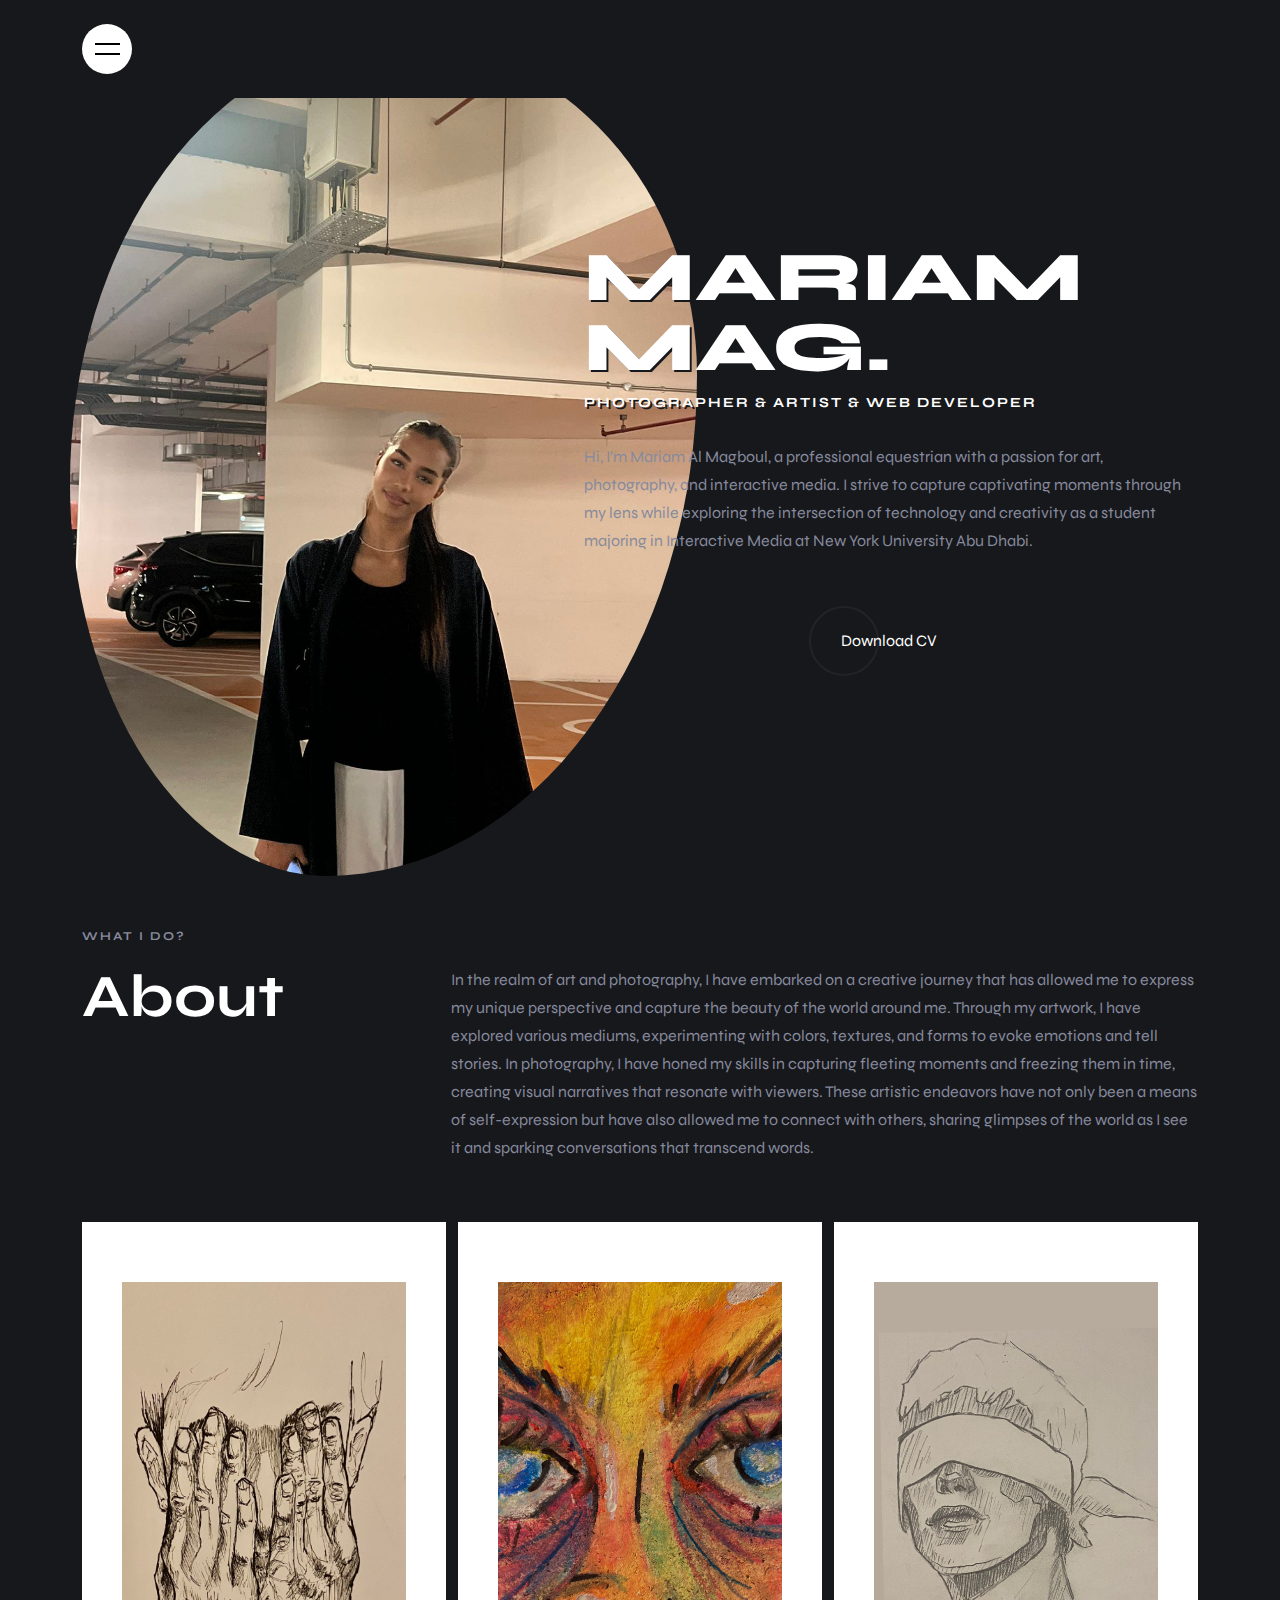
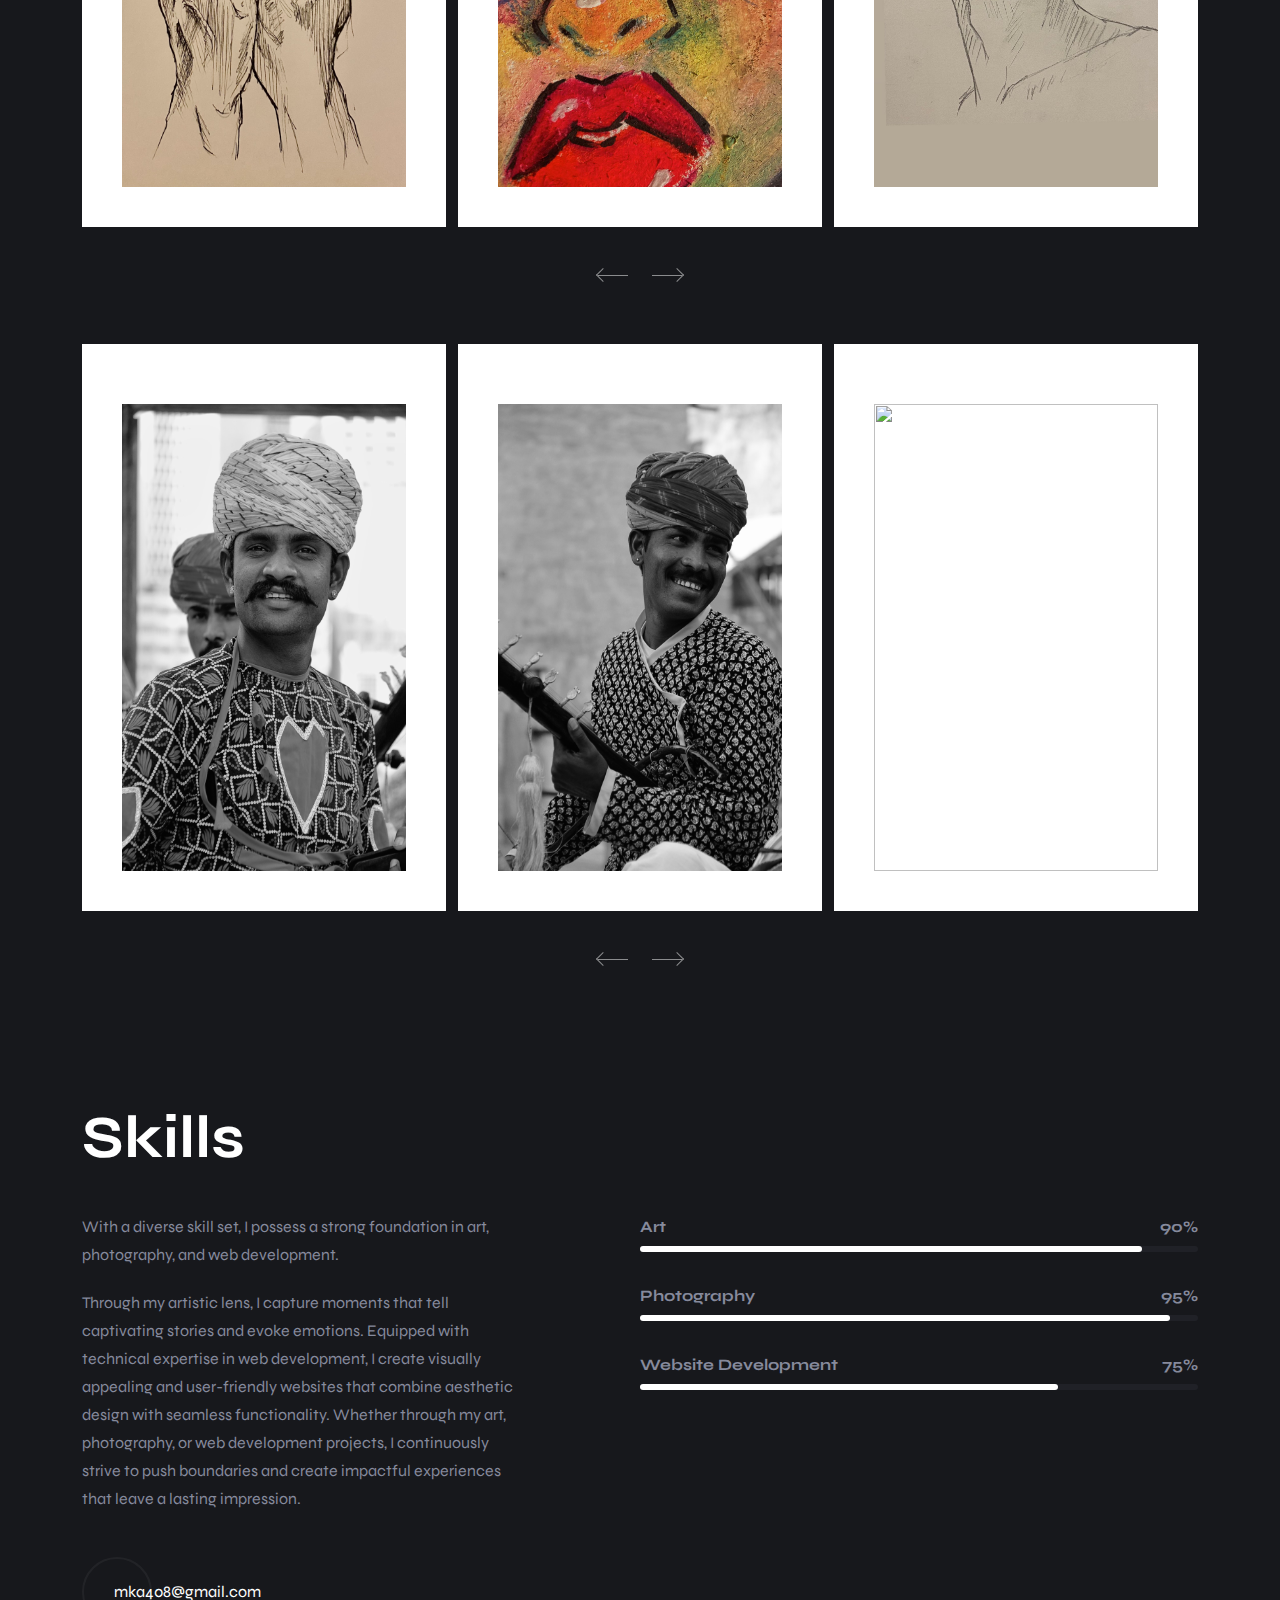
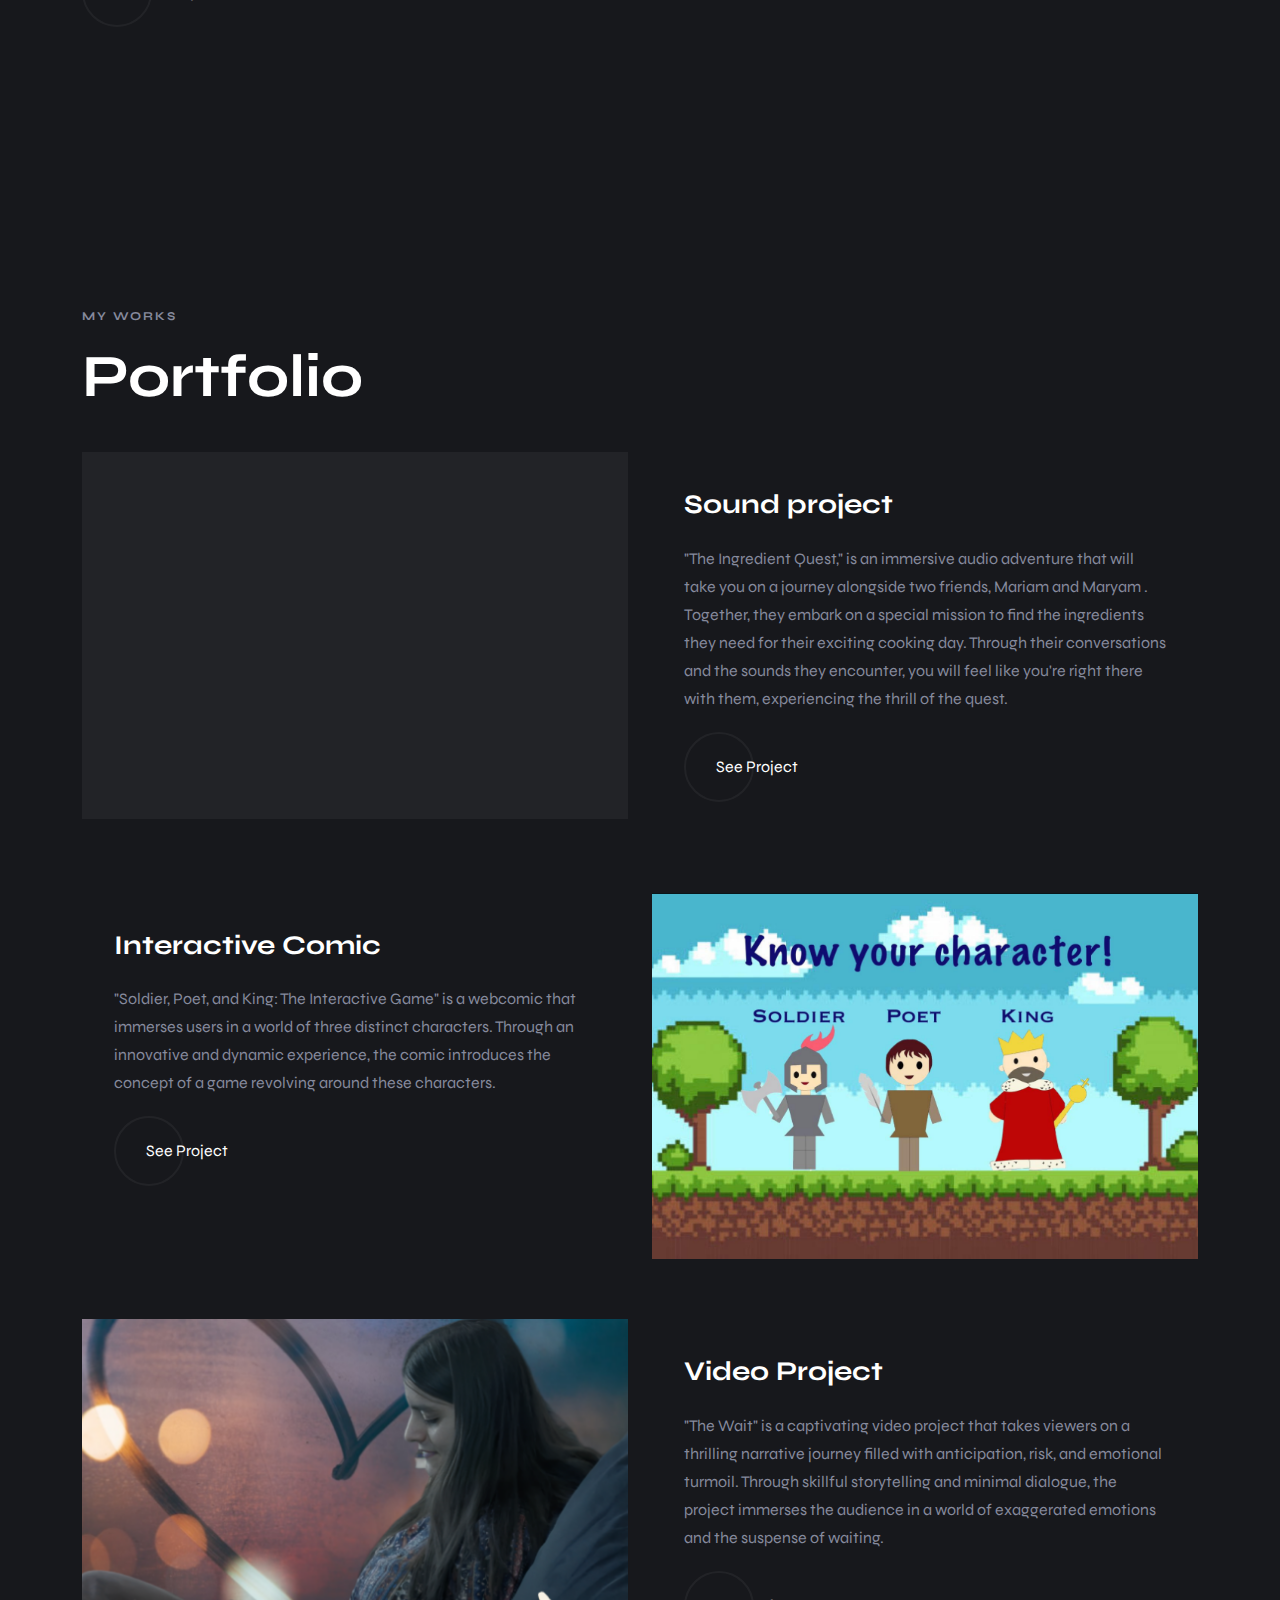
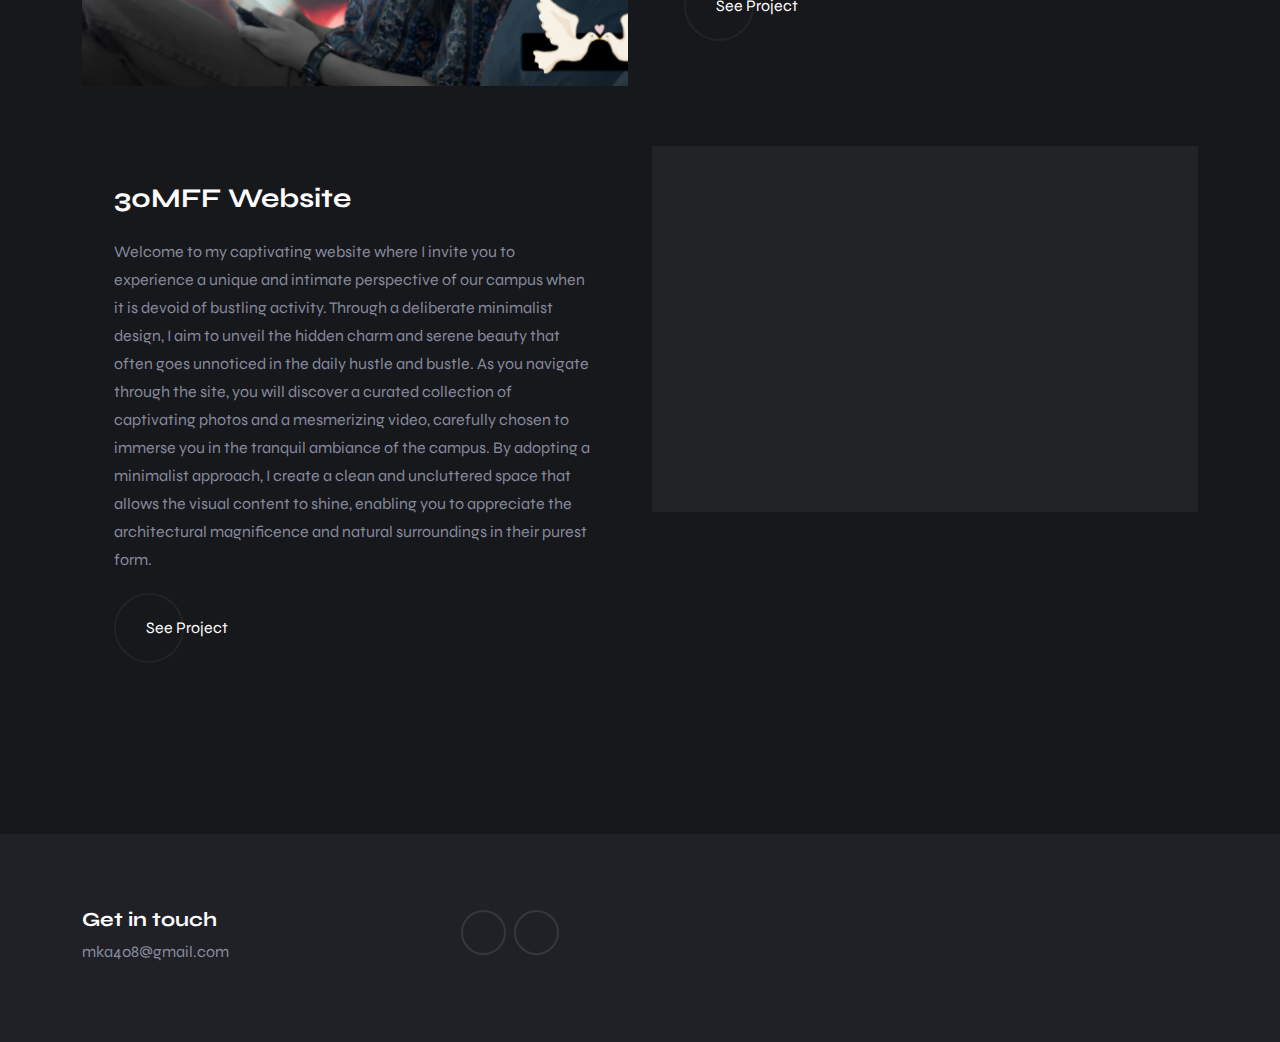
==== index.html @ 9b6881e5 "update" ====
<!DOCTYPE html>
<html lang="en">

<head>
  <meta charset="UTF-8">
  <meta http-equiv="X-UA-Compatible" content="IE=edge">
  <meta name="viewport" content="width=device-width, initial-scale=1.0">

  <!-- 
    - primary meta tags
  -->
  <title>Mariam Almagboul</title>
  <meta name="title" content="Mariam Almagboul">
  <meta name="description">



  <!-- 
    - google font link
  -->
  <link rel="preconnect" href="https://fonts.googleapis.com">
  <link rel="preconnect" href="https://fonts.gstatic.com" crossorigin>
  <link href="https://fonts.googleapis.com/css2?family=Syne:wght@400;600;700;800&display=swap" rel="stylesheet">

  <!-- 
    - custom css link
  -->
  <link rel="stylesheet" href="style.css">

  <!-- 
    - preload images
  -->
  <link rel="preload" as="image" href="./assets/images/hero-banner.jpg">

</head>

<body>

  <!-- 
    - #PRELOADER
  -->

  <div class="preloader" data-preloader>
    <div class="circle"></div>
  </div>





  <!-- 
    - #HEADER
  -->

  <header class="header" data-header>
    <div class="container">

      <!-- <a href="#" class="logo">
        <img src="" width="170" height="40" alt="MariamAlmagboul">
      </a> -->

      <button class="nav-toggle-btn" data-nav-toggler data-nav-toggle-btn aria-label="Toggle menu">
        <span class="line line-1"></span>
        <span class="line line-2"></span>
      </button>

      <nav class="navbar" data-navbar>
        <ul class="navbar-list">

          <li>
            <a href="#" class="navbar-link">Home</a>
          </li>

          <li>
            <a href="#about" class="navbar-link">About</a>
          </li>
          <li>
            <a href="#skills1" class="navbar-link">Skills</a>
          </li>

          <li>
            <a href="#portfolio" class="navbar-link">Portfolio</a>
          </li>

          <li>
            <a href="#contact" class="navbar-link">Contact</a>
          </li>
        </ul>
      </nav>

      <div class="overlay" data-nav-toggler data-overlay></div>

    </div>
  </header>





  <main>
    <article>

      <!-- 
        - #HERO
      -->

      <section class="section hero" aria-label="home">
        <div class="container">

          <div class="hero-content">

            <h1 class="h1 hero-title">Mariam MAG.</h1>

            <p class="hero-subtitle">
              Photographer & Artist & Web Developer
            </p>

            <div class="hero-banner">
              <img src="images/profilephoto.jfif" width="800" height="800" alt="Mariam Almagboul" class="w-100">
            </div>

            <p class="section-text">
              Hi, I'm Mariam Al Magboul, a professional equestrian with a passion for art, photography, and interactive media. I strive to capture captivating moments through my lens while exploring the intersection of technology and creativity as a student majoring in Interactive Media at New York University Abu Dhabi.            </p>

            <a href="images/Resume(Mariam).docx" class="btn has-before">
              <span class="span">Download CV</span>

              <ion-icon name="download-outline" aria-hidden="true"></ion-icon>
            </a>

          </div>

        </div>
      </section>





      <!-- 
        - #About
      -->

      <section  class="service" aria-labelledby="service-label">
        <div id="about" class="container">

          <div class="title-wrapper">

            <div>
              <p class="section-subtitle">
                What I do?
              </p>

              <h2 class="h2 section-title" id="service-label">About</h2>
            </div>

            <p class="section-text">
              In the realm of art and photography, I have embarked on a creative journey that has allowed me to express my unique perspective and capture the beauty of the world around me. Through my artwork, I have explored various mediums, experimenting with colors, textures, and forms to evoke emotions and tell stories. In photography, I have honed my skills in capturing fleeting moments and freezing them in time, creating visual narratives that resonate with viewers. These artistic endeavors have not only been a means of self-expression but have also allowed me to connect with others, sharing glimpses of the world as I see it and sparking conversations that transcend words.
            </p>

          </div>

          <div class="slider" data-slider>

            <ul class="slider-container service-list" data-slider-container>

              <li class="slider-item" data-slider-item>
                <div class="service-card">

          
              
                  <img src="images/img4.JPG" alt="">
                </div>
              </li>

              <li class="slider-item" data-slider-item>
                <div class="service-card">

                
                  
<img src="images/img1.JPG" alt="">

      
                </div>
              </li>

              <li class="slider-item" data-slider-item>
                <div class="service-card">

                 

                  <img src="images/img2.JPG" alt="">

                </div>
              </li>

              <li class="slider-item" data-slider-item>
                <div class="service-card">

                 

                  <img src="images/img3.JPG" alt="">
                </div>
              </li>

              <li class="slider-item" data-slider-item>
                <div class="service-card">

             

         
                  <img src="images/img5.JPG" alt="">

                </div>
              </li>

              <li class="slider-item" data-slider-item>
                <div class="service-card">

              


                  <img src="images/img6.JPG" alt="">
                </div>
              </li>

            </ul>

            <div class="slider-controls">
              <button class="slider-control prev" data-slider-prev aria-label="Slide to previous item">
                <div class="line"></div>
                <div class="arrow"></div>
              </button>

              <button class="slider-control next" data-slider-next aria-label="Slide to next item">
                <div class="line"></div>
                <div class="arrow"></div>
              </button>
            </div>

          </div>

        </div>
      </section>



<!-- ================================================================================================ -->
<!-- ================================================================================================ -->
<!-- ================================================================================================ -->
<!-- ================================================================================================ -->
<!-- ================================================================================================ -->
<!-- ================================================================================================ -->
<!-- ================================================================================================ -->
<!-- ================================================================================================ -->
<!-- ================================================================================================ -->
<!-- ================================================================================================ -->
<!-- ================================================================================================ -->
<!-- ================================================================================================ -->
<!-- ================================================================================================ -->
<!-- ================================================================================================ -->











<section  class="service" aria-labelledby="service-label">
  <div id="about" class="container">

    <div class="slider" data-slider>

      <ul class="slider-container service-list" data-slider-container>

        <li class="slider-item" data-slider-item>
          <div class="service-card">

      

        
            <img src="images/img8.jpg" alt="">
          </div>
        </li>

        <li class="slider-item" data-slider-item>
          <div class="service-card">

    

            
<img src="images/img9.jpg" alt="">


          </div>
        </li>

        <li class="slider-item" data-slider-item>
          <div class="service-card">

     
            <img src="images/img10.jpg" alt="">

          </div>
        </li>

        <li class="slider-item" data-slider-item>
          <div class="service-card">

  

            <img src="images/img11.jpg" alt="">
          </div>
        </li>

        <li class="slider-item" data-slider-item>
          <div class="service-card">

           
   
            <img src="images/img17.jpg" alt="">

          </div>
        </li>

        <li class="slider-item" data-slider-item>
          <div class="service-card">

           

            <img src="images/IMG20jpg.jpg" alt="">
          </div>
        </li>


        <li class="slider-item" data-slider-item>
          <div class="service-card">

           

            <img src="images/IMG22.jpg" alt="">
          </div>
        </li>

        
        

        

    
        
        

        <li class="slider-item" data-slider-item>
          <div class="service-card">

           

            <img src="images/img24.jpg" alt="">
          </div>
        </li>

        <li class="slider-item" data-slider-item>
          <div class="service-card">

           

            <img src="images/img25.jpg" alt="">
          </div>
        </li>


      </ul>

      <div class="slider-controls">
        <button class="slider-control prev" data-slider-prev aria-label="Slide to previous item">
          <div class="line"></div>
          <div class="arrow"></div>
        </button>

        <button class="slider-control next" data-slider-next aria-label="Slide to next item">
          <div class="line"></div>
          <div class="arrow"></div>
        </button>
      </div>

    </div>

  </div>
</section>











































      <!-- 
        - #SKILLS
      -->

      <section id="skills1"class="section skills" aria-label="our skills">
        <div id="skills" class="container">

          

          <h2 class="h2 section-title"> Skills</h2>

          <div class="skills-wrapper">

            <div>
              <p class="section-text">
                With a diverse skill set, I possess a strong foundation in art, photography, and web development.
              </p>

              <p class="section-text">
                Through my artistic lens, I capture moments that tell captivating stories and evoke emotions. Equipped with technical expertise in web development, I create visually appealing and user-friendly websites that combine aesthetic design with seamless functionality. Whether through my art, photography, or web development projects, I continuously strive to push boundaries and create impactful experiences that leave a lasting impression.
              </p>

              <a href="mailto:mka408@gmail.com" class="btn has-before">mka408@gmail.com</a>
            </div>

            <div>

              <ul class="skills-list">

                <li>
                  <div class="progress-wrapper">
                    <p class="progress-label">Art</p>

                    <data class="progress-value" value="90">90%</data>
                  </div>

                  <div class="progress-bg">
                    <div class="progress" style="width: 90%;"></div>
                  </div>
                </li>

                <li>
                  <div class="progress-wrapper">
                    <p class="progress-label">Photography</p>
                    <data class="progress-value" value="95">95%</data>
                  </div>
                  <div class="progress-bg">
                    <div class="progress" style="width: 95%;"></div>
                  </div>
                </li>
                <li>
                  <div class="progress-wrapper">
                    <p class="progress-label">Website Development</p>
                    <data class="progress-value" value="75">75%</data>
                  </div>
                  <div class="progress-bg">
                    <div class="progress" style="width: 75%;"></div>
                  </div>
                </li>
            

              </ul>

            </div>

          </div>

        </div>
      </section>








<!-- Portfolio is here -->

<div class="portfolio">

</div>











































   
        <!-- - #Portfolio -->
      
    <section id="portfolio"class="section blog" aria-labelledby="blog-label">
        <div class="container">

          <p class="section-subtitle" id="blog-label">My Works</p>

          <h2 class="h2 section-title">Portfolio</h2>

          <ul class="blog-list">

          <li>
              <div class="blog-card">

                <figure class="card-banner img-holder" style="--width: 700; --height: 470;">
                  <video src="images/video1.mp4" width="700" height="470" loading="lazy"
                    alt="Sound Project" class="img-cover" ></video>
                </figure>
                <div class="card-content">
          
                  <div>
                    <h3 class="h3 card-title">Sound project</h3>

                    <p class="card-text">
                      "The Ingredient Quest," is an immersive audio adventure that will take you on a journey alongside two friends, Mariam and Maryam . Together, they embark on a special mission to find the ingredients they need for their exciting cooking day. Through their conversations and the sounds they encounter, you will feel like you're right there with them, experiencing the thrill of the quest.

                    </p>

                    <a href="images/video1.mp4" target="_blank" class="btn has-before">
                      <span class="span">See Project</span>

                      <ion-icon name="arrow-forward"></ion-icon>
                    </a>
                  </div>

                </div>
              </div>
            </li>



            <li>
              <div class="blog-card">

                <figure class="card-banner img-holder" style="--width: 700; --height: 470;">
                 <img src="images/project.png" width="700" height="470" loading="lazy"
                    alt="Watch my project" class="img-cover">

                </figure>
                <div class="card-content">

          

                  <div>
                    <h3 class="h3 card-title">Interactive Comic</h3>

                    <p class="card-text">
                      "Soldier, Poet, and King: The Interactive Game" is a webcomic that immerses users in a world of three distinct characters. Through an innovative and dynamic experience, the comic introduces the concept of a game revolving around these characters.
                    </p>

                    <a href="https://nasaralhumaidi.github.io/NasarAlHumaidi-Comic/panelCOVER.html" target="_blank" class="btn has-before">
                      <span class="span">See Project</span>

                      <ion-icon name="arrow-forward"></ion-icon>
                    </a>
                  </div>

                </div>

              </div>
            </li>





            <li>
              <div class="blog-card">

                <figure class="card-banner img-holder" style="--width: 700; --height: 470;">
                  <img src="images/project2.png" width="700" height="470" loading="lazy"
                    alt="Video Project" class="img-cover" >
                </figure>
                <div class="card-content">
          
                  <div>
                    <h3 class="h3 card-title">Video Project</h3>

                    <p class="card-text">
                      "The Wait" is a captivating video project that takes viewers on a thrilling narrative journey filled with anticipation, risk, and emotional turmoil. Through skillful storytelling and minimal dialogue, the project immerses the audience in a world of exaggerated emotions and the suspense of waiting.

                    </p>

                    <a href="https://gunjan2713.github.io/video/" target="_blank" class="btn has-before">
                      <span class="span">See Project</span>

                      <ion-icon name="arrow-forward"></ion-icon>
                    </a>
                  </div>

                </div>
              </div>
            </li>



            <li>
              <div class="blog-card">

                <figure class="card-banner img-holder" style="--width: 700; --height: 470;">
                 <img src="images/Screen Shot .png" width="700" height="470" loading="lazy"
                    alt="Watch my project" class="img-cover">

                </figure>
                <div class="card-content">

          

                  <div>
                    <h3 class="h3 card-title">30MFF Website</h3>

                    <p class="card-text">
                      Welcome to my captivating website where I invite you to experience a unique and intimate perspective of our campus when it is devoid of bustling activity. Through a deliberate minimalist design, I aim to unveil the hidden charm and serene beauty that often goes unnoticed in the daily hustle and bustle. As you navigate through the site, you will discover a curated collection of captivating photos and a mesmerizing video, carefully chosen to immerse you in the tranquil ambiance of the campus. By adopting a minimalist approach, I create a clean and uncluttered space that allows the visual content to shine, enabling you to appreciate the architectural magnificence and natural surroundings in their purest form.
                    </p>

                    <a href="https://mariamalmagboul.github.io/MariamAlmagboul-Assignment-1-30MFFWebsite//" target="_blank" class="btn has-before">
                      <span class="span">See Project</span>

                      <ion-icon name="arrow-forward"></ion-icon>
                    </a>
                  </div>

                </div>

              </div>
            </li>





            





          </ul>






        </div>
      </section>

    </article>
  </main> 





  <!-- 
    - #FOOTER
  -->

  <footer id="contact" class="footer">
    <div class="container">

      <ul class="footer-list">

        <li>
          <p class="h4 footer-list-title">Get in touch</p>
        </li>

        <li>
          <a href="mailto:mka408@gmail.com" class="footer-link">mka408@gmail.com</a>
        </li>

      </ul>

      <ul class="social-list">


        <li>
          <a href="https://www.facebook.com/mariam.almagboul" target="_blank" class="social-link">
            <ion-icon name="logo-facebook"></ion-icon>
          </a>
        </li>
        <li>
          <a href="https://www.linkedin.com/in/mariam-khalid-56b37b23a/" target="_blank" class="social-link">
            <ion-icon name="logo-linkedin"></ion-icon>
          </a>
        </li>

      </ul>

    </div>
  </footer>





  <!-- 
    - custom js link
  -->
  <script src="script.js"></script>

<!-- 
     ionicon link -->

 <script type="module" src="https://unpkg.com/ionicons@5.5.2/dist/ionicons/ionicons.esm.js"></script>
  <script nomodule src="https://unpkg.com/ionicons@5.5.2/dist/ionicons/ionicons.js"></script>

</body>

</html>
---- style.css ----
/*-----------------------------------*\
  #main.css
\*-----------------------------------*/

/**
 * copyright 2022 codewithsadee
 */





/*-----------------------------------*\
  #CUSTOM PROPERTY
\*-----------------------------------*/

:root {

    /**
     * colors
     */
  
    --raisin-black: hsla(231, 10%, 14%, 1);
    --roman-silver: hsla(229, 10%, 57%, 1);
    --eerie-black: hsla(228, 9%, 10%, 1);
    --black: hsla(0, 0%, 0%, 1);
    --white: hsla(0, 0%, 100%, 1);
    --white_a10: hsla(0, 0%, 100%, 0.1);
    --white_a5: hsla(0, 0%, 100%, 0.05);
  
    /**
     * typography
     */
  
    --ff-syne: 'Syne', sans-serif;
  
    --fs-1: 4.8rem;
    --fs-2: 4.5rem;
    --fs-3: 4rem;
    --fs-4: 2.4rem;
    --fs-5: 2rem;
    --fs-6: 1.8rem;
    --fs-7: 1.4rem;
    --fs-8: 1.2rem;
    
    --fw-800: 800;
    --fw-700: 700;
  
    /**
     * spacing
     */
  
    --section-padding: 100px;
  
    /**
     * border radius
     */
  
    --radius-pill: 100px;
    --radius-circle: 50%;
    --blob-radius: 52% 48% 59% 41% / 53% 40% 60% 47%;
  
    /**
     * transition
     */
  
    --transition-1: 0.25s ease;
    --transition-2: 0.5s ease;
    --cubic-in: cubic-bezier(0.51, 0.03, 0.64, 0.28);
    --cubic-out: cubic-bezier(0.05, 0.83, 0.52, 0.97);
    --cubic-bounce: 0.6s cubic-bezier(0.68, -0.55, 0.265, 1.55);
    --cubic-ease-out: 700ms cubic-bezier(0.17, 0.67, 0, 1.01);
  
  }
  
  
  
  
  
  /*-----------------------------------*\
    #RESET
  \*-----------------------------------*/
  
  *,
  *::before,
  *::after {
    margin: 0;
    padding: 0;
    box-sizing: border-box;
  }
  
  li { list-style: none; }
  
  a,
  img,
  span,
  data,
  button,
  ion-icon { display: block; }
  
  a {
    color: inherit;
    text-decoration: none;
  }
  
  img { height: auto; }
  
  button {
    background: none;
    border: none;
    font: inherit;
    cursor: pointer;
  }
  
  ion-icon { pointer-events: none; }
  
  html {
    font-family: var(--ff-syne);
    font-size: 10px;
    scroll-behavior: smooth;
  }
  
  body {
    background-color: var(--eerie-black);
    color: var(--roman-silver);
    font-size: 1.6rem;
    line-height: 1.75;
    overflow: hidden;
  }
  
  body.loaded { overflow: overlay; }
  
  body.nav-active { overflow: hidden; }
  
  ::-webkit-scrollbar { width: 5px; }
  
  ::-webkit-scrollbar-track { background: transparent; }
  
  ::-webkit-scrollbar-thumb {
    background-color: var(--white);
    border-radius: 20px;
  }
  
  
  
  
  
  /*-----------------------------------*\
    #REUSED STYLE
  \*-----------------------------------*/
  
  .container { padding-inline: 12px; }
  
  .section { padding-block: var(--section-padding); }
  
  .h1 {
    font-size: var(--fs-3);
    font-weight: var(--fw-800);
  }
  
  .h1,
  .h2,
  .h4 {
    color: var(--white);
    line-height: 1;
  }
  
  .h2 { font-size: var(--fs-2); }
  
  .h3 {
    color: var(--white);
    font-size: var(--fs-4);
    line-height: 1.5;
  }
  
  .h4 { font-size: var(--fs-5); }
  
  .h2,
  .h3,
  .h4 { font-weight: var(--fw-700); }
  
  .w-100 { width: 100%; }
  
  .has-before {
    position: relative;
    z-index: 1;
  }
  
  .has-before::before {
    position: absolute;
    content: "";
    z-index: -1;
  }
  
  .btn {
    color: var(--white);
    display: flex;
    align-items: center;
    gap: 4px;
    max-width: max-content;
    min-width: max-content;
    padding: 20px 32px;
  }
  
  .btn::before {
    width: 70px;
    height: 70px;
    top: 50%;
    left: 0;
    transform: translateY(-50%);
    border: 2px solid var(--white_a5);
    border-radius: var(--radius-circle);
    transition: var(--cubic-bounce);
  }
  
  .btn:is(:hover, :focus-visible)::before { left: calc(100% - 70px); }
  
  .section-subtitle {
    text-transform: uppercase;
    font-size: var(--fs-8);
    font-weight: var(--fw-700);
    margin-block-end: 20px;
    letter-spacing: 2px;
  }
  
  .section-title { margin-block-end: 45px; }
  
  .text-lg {
    font-family: var(--ff-syne);
    font-size: var(--fs-1);
  }
  
  .layer-link {
    position: absolute;
    top: 0;
    left: 0;
    width: 100%;
    height: 100%;
    z-index: 1;
  }
  
  .slider {
    --slider-items: 1;
    --item-gap: 12px;
  
    margin-block-start: 60px;
    overflow: hidden;
  }
  
  .slider-container {
    position: relative;
    display: flex;
    gap: var(--item-gap);
    transition: transform var(--cubic-ease-out);
  }
  
  .slider-item {
    --total-gap: calc(var(--item-gap) * (var(--slider-items) - 1));
    --item-width: calc((100% / var(--slider-items)) - (var(--total-gap) / var(--slider-items)));
  
    min-width: var(--item-width);
    width: var(--item-width);
  }
  
  .slider-control {
    position: relative;
    max-width: max-content;
    padding-block: 8px;
    opacity: 0.5;
  }
  
  .slider-control .line {
    width: 30px;
    height: 1px;
    background-color: var(--white);
  }
  
  .slider-control .arrow {
    position: absolute;
    transform: translateY(-60%) rotate(45deg);
    width: 10px;
    height: 10px;
    border-style: solid;
    border-color: var(--white);
  }
  
  .slider-control.prev .arrow {
    left: 0;
    border-width: 0 0 1px 1px;
  }
  
  .slider-control.next .arrow {
    right: 0;
    border-width: 1px 1px 0 0;
  }
  
  .slider-controls {
    display: flex;
    justify-content: center;
    align-items: center;
    gap: 24px;
    margin-block-start: 40px;
  }
  
  .img-holder {
    aspect-ratio: var(--width) / var(--height);
    background-color: var(--white_a5);
    overflow: hidden;
  }
  
  .img-cover {
    width: 100%;
    height: 100%;
    object-fit: cover;
  }
  
  
  
  
  
  /*-----------------------------------*\
    #PRELOADER
  \*-----------------------------------*/
  
  .preloader {
    position: fixed;
    top: 0;
    left: 0;
    width: 100%;
    height: 100vh;
    background-color: var(--eerie-black);
    z-index: 10;
    display: grid;
    place-items: center;
    transition: var(--transition-2);
    transition-delay: 0.5s;
  }
  
  .preloader.loaded {
    opacity: 0;
    pointer-events: none;
  }
  
  .preloader .circle {
    width: 60px;
    height: 60px;
    border: 2px solid var(--raisin-black);
    border-top-color: var(--white);
    border-radius: var(--radius-circle);
    animation: rotate360 1s linear infinite;
    transition: var(--transition-2);
  }
  
  @keyframes rotate360 {
    0% { transform: rotate(0); }
    100% { transform: rotate(1turn); }
  }
  
  .preloader.loaded .circle { opacity: 0; }
  
  
  
  
  
  /*-----------------------------------*\
    #HEADER
  \*-----------------------------------*/
  
  .header {
    position: fixed;
    top: 0;
    left: 0;
    width: 100%;
    background-color: var(--eerie-black);
    padding-block: 24px;
    z-index: 4;
    transition: var(--transition-1);
  }
  
  .header.active {
    background-color: var(--raisin-black);
    padding-block: 16px;
  }
  
  .header .container {
    display: flex;
    justify-content: space-between;
    align-items: center;
  }
  
  .nav-toggle-btn {
    width: 50px;
    height: 50px;
    background-color: var(--white);
    border-radius: var(--radius-circle);
    display: grid;
    place-content: center;
    gap: 8px;
    transition: var(--transition-1);
  }
  
  .nav-toggle-btn:is(:hover, :focus-visible) { gap: 10px; }
  
  .nav-toggle-btn.active { gap: 8px; }
  
  .nav-toggle-btn .line {
    width: 25px;
    height: 2px;
    background-color: var(--black);
    transition: var(--transition-1);
  }
  
  .nav-toggle-btn.active .line-1 { transform: rotate(45deg) translate(4px, 4px); }
  
  .nav-toggle-btn.active .line-2 { transform: rotate(-45deg) translate(3px, -2px); }
  
  .navbar {
    position: absolute;
    top: 100%;
    right: -370px;
    max-width: 370px;
    width: 100%;
    background-color: var(--white);
    height: 100vh;
    text-align: center;
    padding: 56px 40px;
    visibility: hidden;
    transition: 0.25s var(--cubic-in);
    z-index: 1;
  }
  
  .navbar.active {
    transform: translateX(-370px);
    visibility: visible;
    transition-timing-function: var(--cubic-out);
  }
  
  .navbar-link {
    color: var(--raisin-black);
    font-size: var(--fs-6);
    font-weight: var(--fw-700);
    padding-block: 10px;
    transition: var(--transition-1);
  }
  
  .navbar-link:is(:hover, :focus-visible) { text-shadow: 1px 0 0 var(--eerie-black); }
  
  .overlay {
    position: absolute;
    top: 100%;
    left: 0;
    width: 100%;
    height: 100vh;
    display: none;
  }
  
  .overlay.active { display: block; }
  
  
  
  
  
  /*-----------------------------------*\
    #HERO
  \*-----------------------------------*/
  
  .hero { padding-block-start: 130px; }
  
  .hero-title {
    text-transform: uppercase;
    word-break: break-all;
  }
  
  .hero-subtitle {
    font-size: var(--fs-8);
    text-transform: uppercase;
    font-weight: var(--fw-700);
    color: var(--white);
    letter-spacing: 2px;
    line-height: 1.5em;
    margin-block: 10px 30px;
  }
  
  .hero-banner {
    border-radius: var(--blob-radius);
    overflow: hidden;
    animation: blobAnim 30s linear infinite;
  }
  
  @keyframes blobAnim {
  
    0%,
    100% { border-radius: var(--blob-radius); }
  
    10% { border-radius: 33% 67% 50% 50% / 43% 39% 61% 57%; }
  
    20% { border-radius: 51% 49% 31% 69% / 65% 39% 61% 35%; }
  
    30% { border-radius: 51% 49% 56% 44% / 45% 39% 61% 55%; }
  
    40% { border-radius: 66% 34% 33% 67% / 48% 71% 39% 52%; }
  
    50% { border-radius: 46% 54% 33% 67% / 48% 30% 70% 52%; }
  
    60% { border-radius: 46% 54% 56% 44% / 48% 30% 70% 52%; }
  
    70% { border-radius: 46% 54% 56% 44% / 65% 53% 47% 35%; }
  
    80% { border-radius: 67% 33% 56% 44% / 37% 53% 47% 63%; }
  
    90% { border-radius: 46% 54% 32% 68% / 37% 53% 47% 63%; }
  
  }
  
  .hero .section-text { margin-block: 30px; }
  
  .hero .btn { margin-inline: auto; }
  
  
  
  
  
  /*-----------------------------------*\
    #SERVICE
  \*-----------------------------------*/
  
  .service-card {
    position: relative;
    background-color: var(--white);
    height: 100%;
    padding: 60px 40px 40px;
    transition: var(--transition-2);
  }


  
  .service-card .card-icon ion-icon {
    color: var(--content-color, var(--raisin-black));
    font-size: 6rem;
    --ionicon-stroke-width: 15px;
  }
  



  .service-card:is(:hover, :focus-within) {
    background-color: var(--raisin-black);
    --content-color: var(--white);
  }
  
  .service-card img{
    width: 100%;
    height: 100%;
  }
  
  
  
  /*-----------------------------------*\
    #SKILLS
  \*-----------------------------------*/
  
  .skills .section-text { margin-block-end: 20px; }
  
  .skills .btn { margin-block: 45px; }
  
  .skills-list li:not(:last-child) { margin-block-end: 30px; }
  
  .progress-wrapper {
    display: flex;
    justify-content: space-between;
    font-weight: var(--fw-700);
    margin-block-end: 5px;
  }
  
  .progress-bg {
    height: 6px;
    background-color: var(--raisin-black);
    border-radius: var(--radius-pill);
  }
  
  .progress {
    height: inherit;
    background-color: var(--white);
    border-radius: inherit;
  }
  
  
  
  
  
  /*-----------------------------------*\
    #PORTFOLIO
  \*-----------------------------------*/
  

  
  

  
  
  
  /*-----------------------------------*\
    #BLOG
  \*-----------------------------------*/
  
  .blog-list {
    display: grid;
    gap: 60px;
  }
  
  .blog-card {
    display: grid;
    gap: 40px;
  }
  
  .blog-card .card-content {
    display: flex;
    gap: 16px;
    padding-inline: 16px;
  }
  
  .blog-card .time { font-size: var(--fs-7); }
  
  .blog-card .time .span {
    color: var(--white);
    font-weight: var(--fw-700);
    line-height: 0.9;
  }
  
  .blog-card .card-text { margin-block: 20px; }
  
  
  
  
  
  /*-----------------------------------*\
    #FOOTER
  \*-----------------------------------*/
  
  .footer {
    background-color: var(--raisin-black);
    padding-block: 76px;
  }
  
  .footer .container {
    display: grid;
    gap: 20px;
  }
  
  .social-list {
    display: flex;
    gap: 8px;
  }
  
  .social-link {
    width: 45px;
    height: 45px;
    display: grid;
    place-items: center;
    border: 2px solid var(--white_a10);
    border-radius: var(--radius-circle);
    color: var(--white);
    transition: var(--transition-1);
  }
  
  .social-link:is(:hover, :focus-visible) { border-color: var(--white); }
  
  
  
  
  
  /*-----------------------------------*\
    #MEDIA QUERIES
  \*-----------------------------------*/
  
  /**
   * responsive for large than 575px screen
   */
  
  @media (min-width: 575px) {
  
    /**
     * REUSED STYLE
     */
  
    .container { 
      max-width: 570px;
      width: 100%;
      margin-inline: auto;
    }
  
    .slider { --slider-items: 2; }
  
  
  
    /**
     * BLOG
     */
  
    .blog-card .card-content {
      padding-inline: 32px;
      gap: 32px;
    }
  
  
  
    /**
     * FOOTER
     */
  
    .footer-list-title { margin-block-end: 8px; }
  
  }
  
  
  
  
  
  /**
   * responsive for large than 768px screen
   */
  
  @media (min-width: 768px) {
  
    /**
     * CUSTOM PROPERTY
     */
  
    :root {
  
      /**
       * typography
       */
  
      --fs-2: 6rem;
      --fs-3: 5.5rem;
  
    }
  
  
  
    /**
     * REUSED STYLE
     */
  
    .container { max-width: 720px; }
  
    .title-wrapper {
      display: flex;
      gap: 10%;
    }
  
    .title-wrapper .section-title { margin-block-end: 0; }
  
    .title-wrapper .section-text { margin-block-start: 40px; }
  
  
  
    /**
     * HERO
     */
  
    .hero .container { position: relative; }
  
    .hero-banner {
      position: absolute;
      top: 50%;
      left: 0;
      transform: translateY(-50%);
      width: 55%;
      z-index: -1;
    }
  
    .hero-content {
      width: 50%;
      margin-inline-start: auto;
      padding-block: 10%;
    }
  
    .hero-title,
    .hero-subtitle { text-shadow: 2px 2px 0 var(--eerie-black); }
  
  
  
    /**
     * SKILL
     */
  
    .skills-wrapper {
      display: grid;
      grid-template-columns: 0.8fr 1fr;
      gap: 40px;
    }
  
    .skills .btn { margin-block-end: 0; }
  
  
  
    /**
     * BLOG
     */
  
    .blog-card .card-title { --fs-4: 2.7rem; }
  
  
  
    /**
     * FOOTER
     */
  
    .footer .container { grid-template-columns: repeat(3, 1fr); }
  
  }
  
  
  
  
  
  /**
   * responsive for large than 992px screen
   */
  
  @media (min-width: 992px) {
  
    /**
     * CUSTOM PROPERTY
     */
  
    :root {
  
      /**
       * typography
       */
  
      --fs-3: 7rem;
  
    }
  
  
  
    /**
     * REUSED STYLE
     */
  
    .container { max-width: 960px; }
  
    .title-wrapper { gap: 15%; }
  
    .slider { --slider-items: 3; }
  
  
  
    /**
     * HERO
     */
  
    .hero-subtitle { --fs-8: 1.4rem; }
  
  
  
    /**
     * SKILL
     */
  
    .skills .section-title { max-width: 16ch; }
  
    .skills-wrapper { gap: 10%; }
  
  
  
    /**
     * BLOG
     */
  
    .blog-card {
      grid-template-columns: 1fr 1fr;
      gap: 24px;
    }
  
    .blog-card .card-content { padding: 32px; }
  
    .blog-list li:nth-child(2n) .card-banner { order: 1; }
  
  }
  
  
  
  
  
  /**
   * responsive for large than 1200px screen
   */
  
  @media (min-width: 1200px) {
  
    /**
     * CUSTOM PROPERTY
     */
  
    :root {
  
      /**
       * spacing
       */
  
      --section-padding: 140px;
  
    }
  
  
  
    /**
     * REUSED STYLE
     */
  
    .container { max-width: 1140px; }
  
  
  
    /**
     * HEADER
     */
  
    .navbar {
      top: 0;
      display: grid;
      place-content: center;
    }
  
    .nav-toggle-btn {
      position: relative;
      z-index: 2;
    }
  
    .overlay { top: 0; }
  
  
  
    /**
     * HERO
     */
  
    .hero-content { width: 55%; }
  
    .hero-title { word-break: normal; }
  
    .hero .section-text { margin-block-end: 52px; }
  
  }
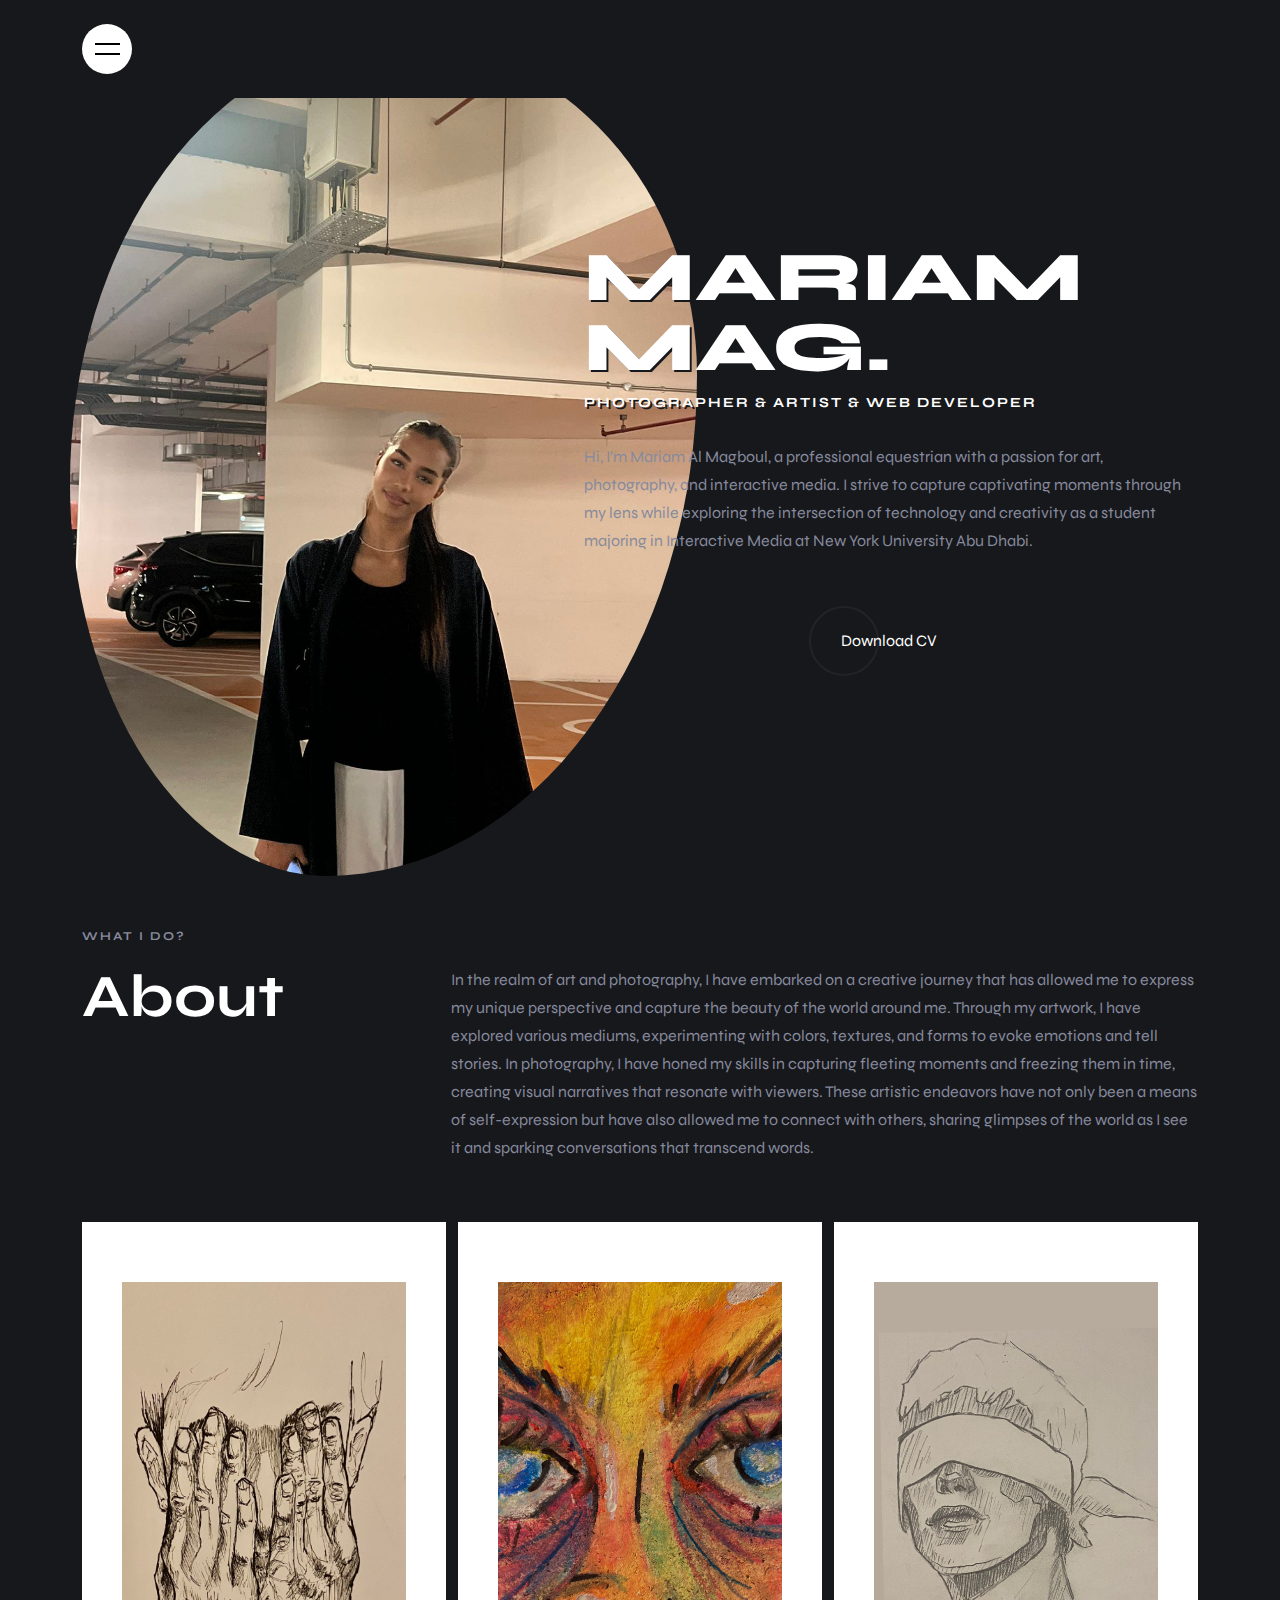
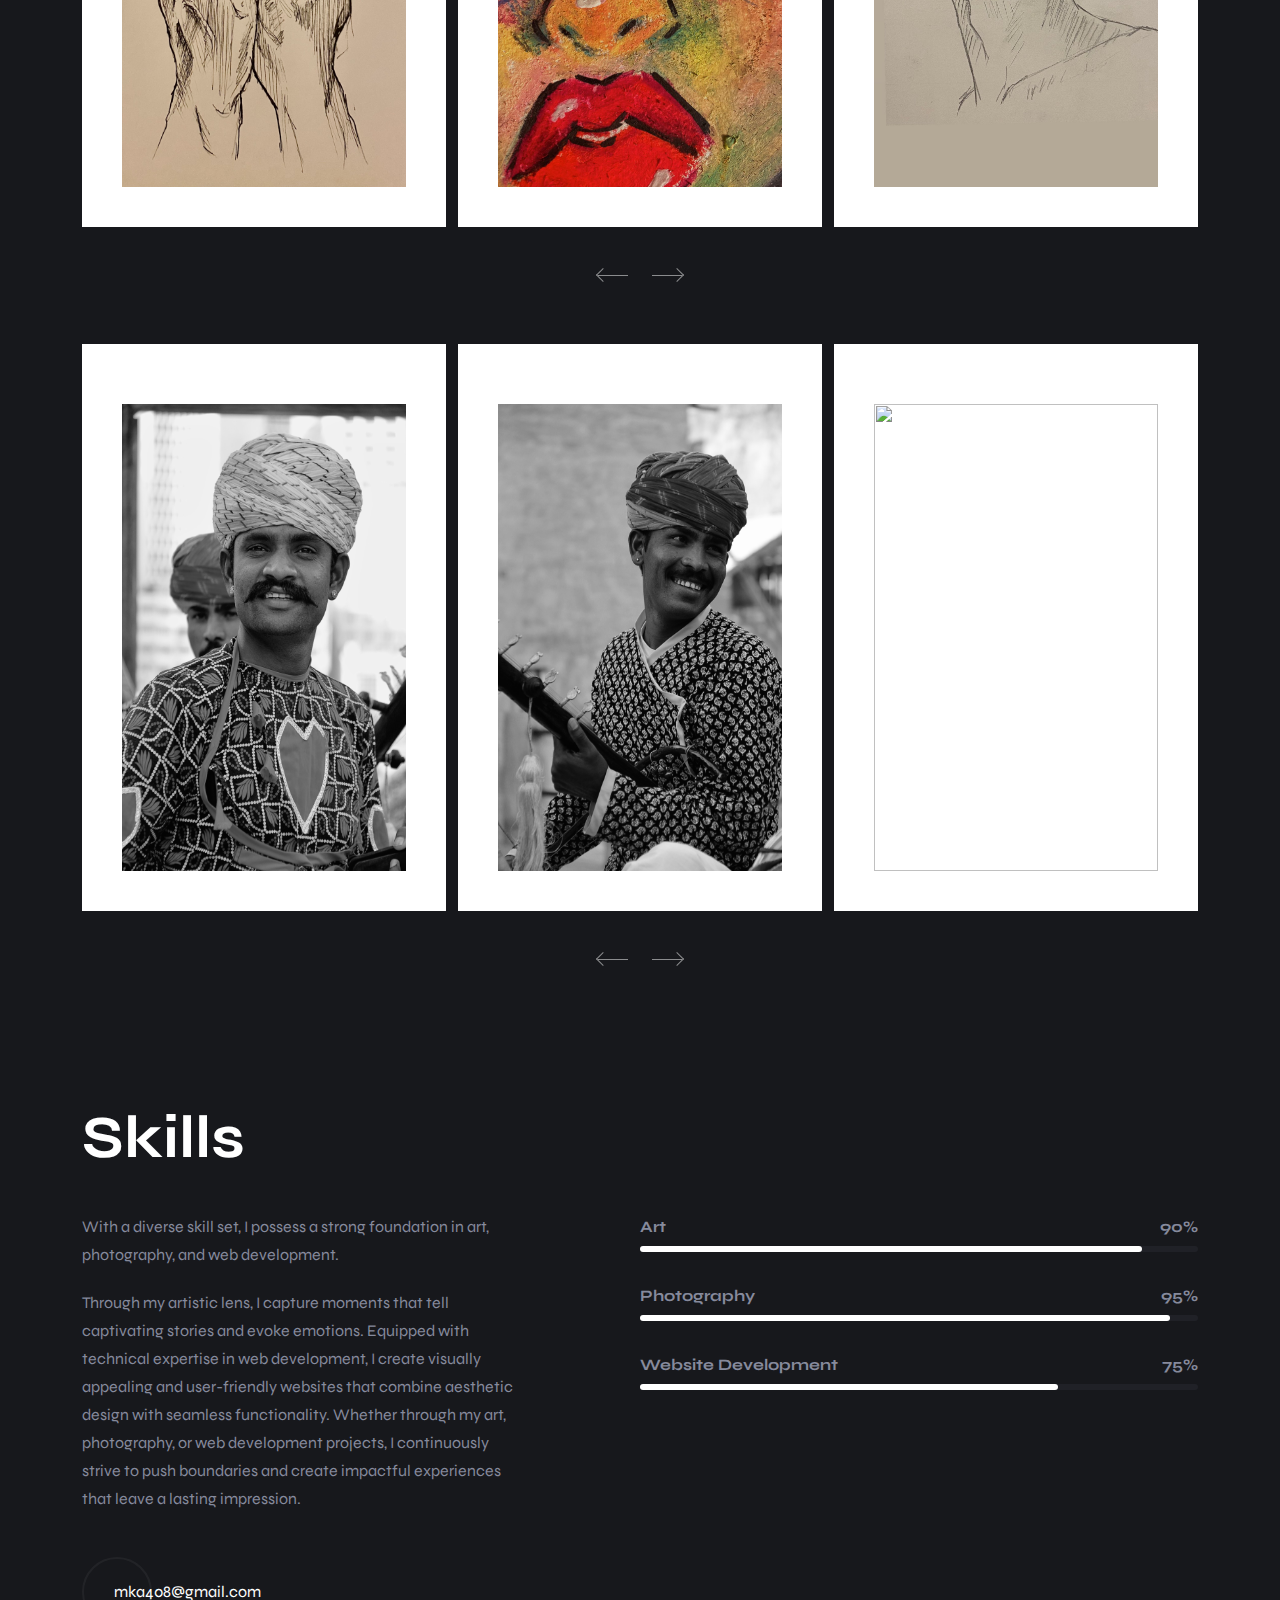
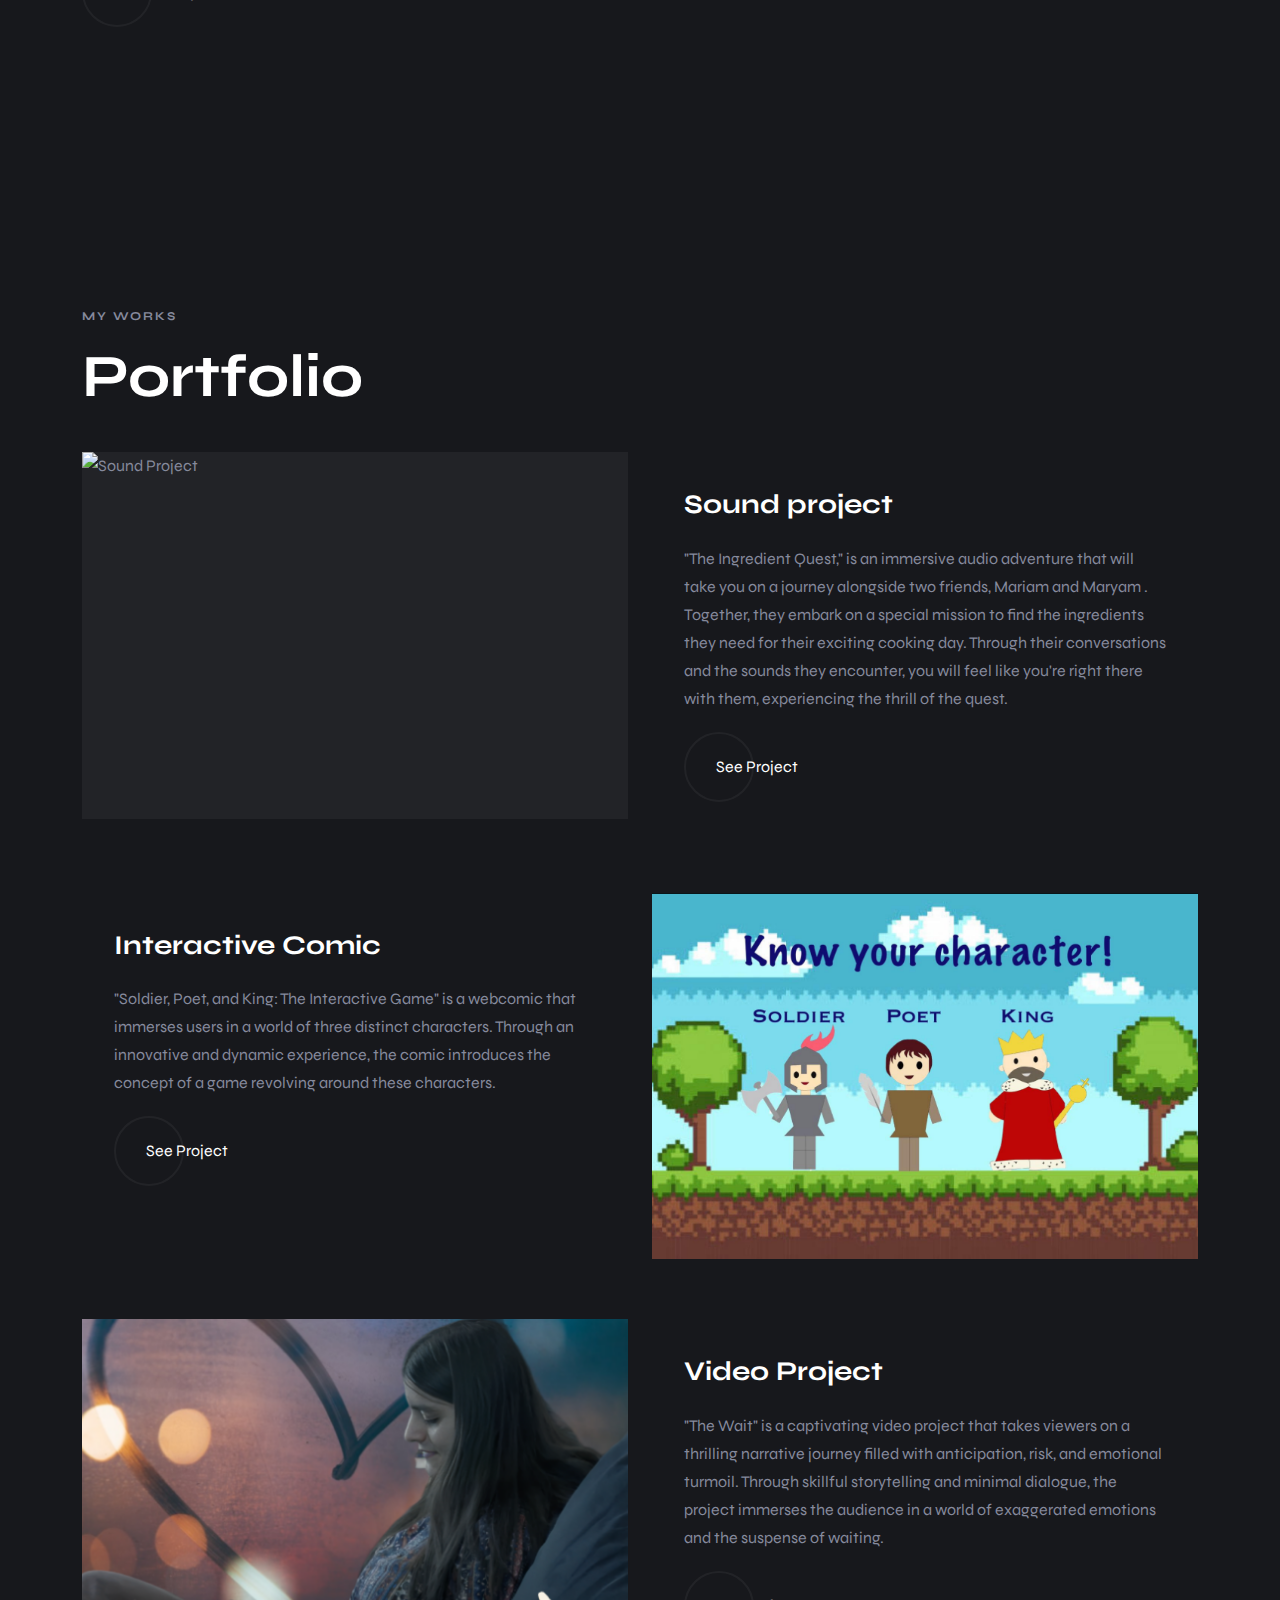
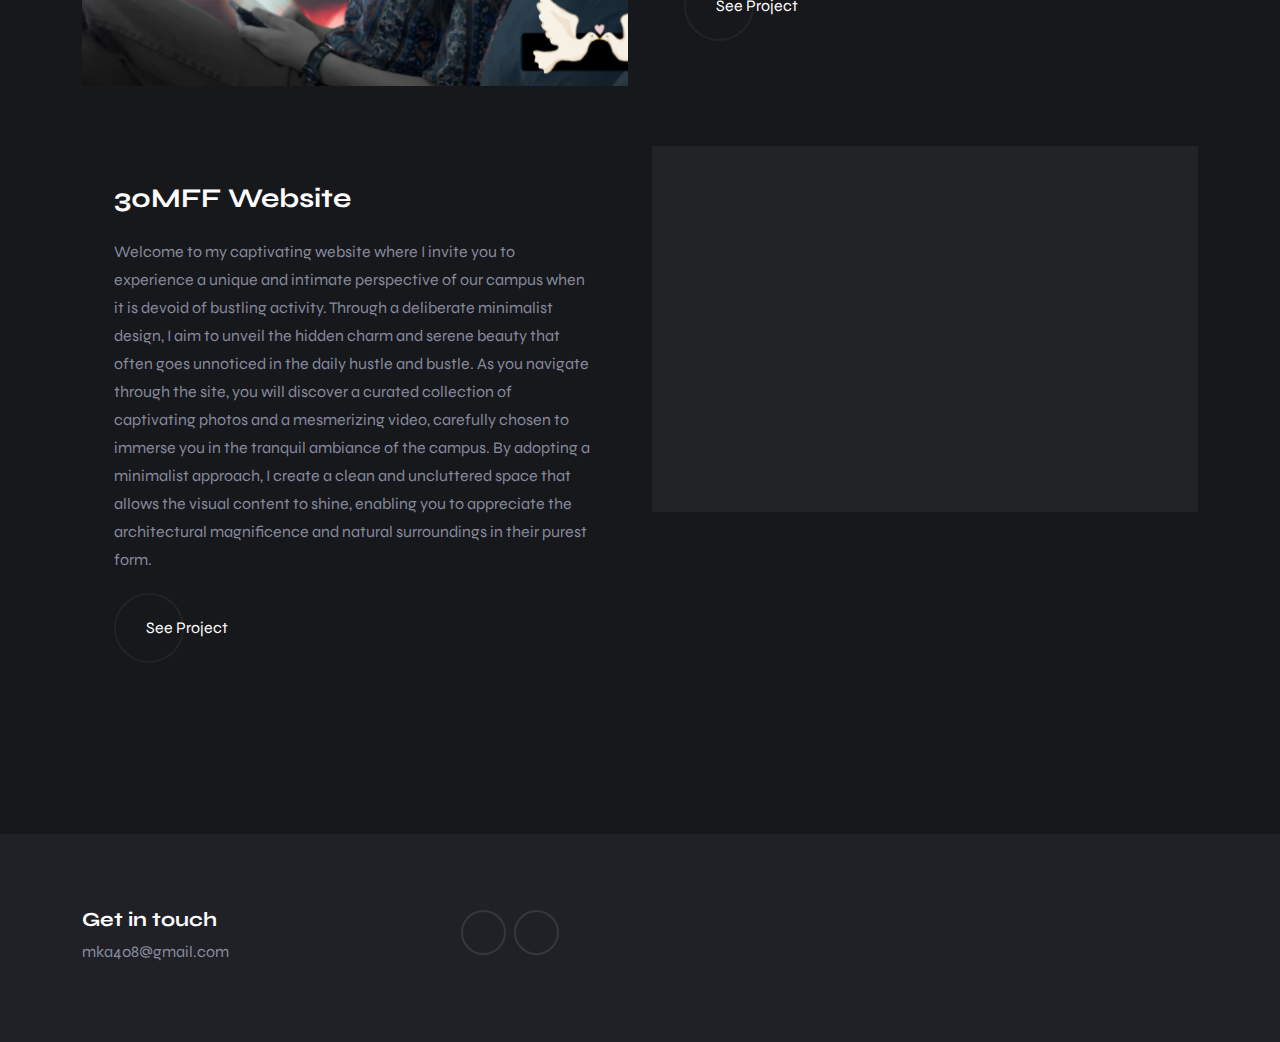
==== commit 581235f3: "update" ====
--- a/index.html
+++ b/index.html
@@ -576,7 +576,7 @@
               <div class="blog-card">
 
                 <figure class="card-banner img-holder" style="--width: 700; --height: 470;">
-                  <video src="images/video1.mp4" width="700" height="470" loading="lazy"
+                  <img src="images/shot3.png" width="700" height="470" loading="lazy"
                     alt="Sound Project" class="img-cover" ></video>
                 </figure>
                 <div class="card-content">
@@ -589,7 +589,7 @@
 
                     </p>
 
-                    <a href="images/video1.mp4" target="_blank" class="btn has-before">
+                    <a href="images/Screen Shot 3.png" target="_blank" class="btn has-before">
                       <span class="span">See Project</span>
 
                       <ion-icon name="arrow-forward"></ion-icon>
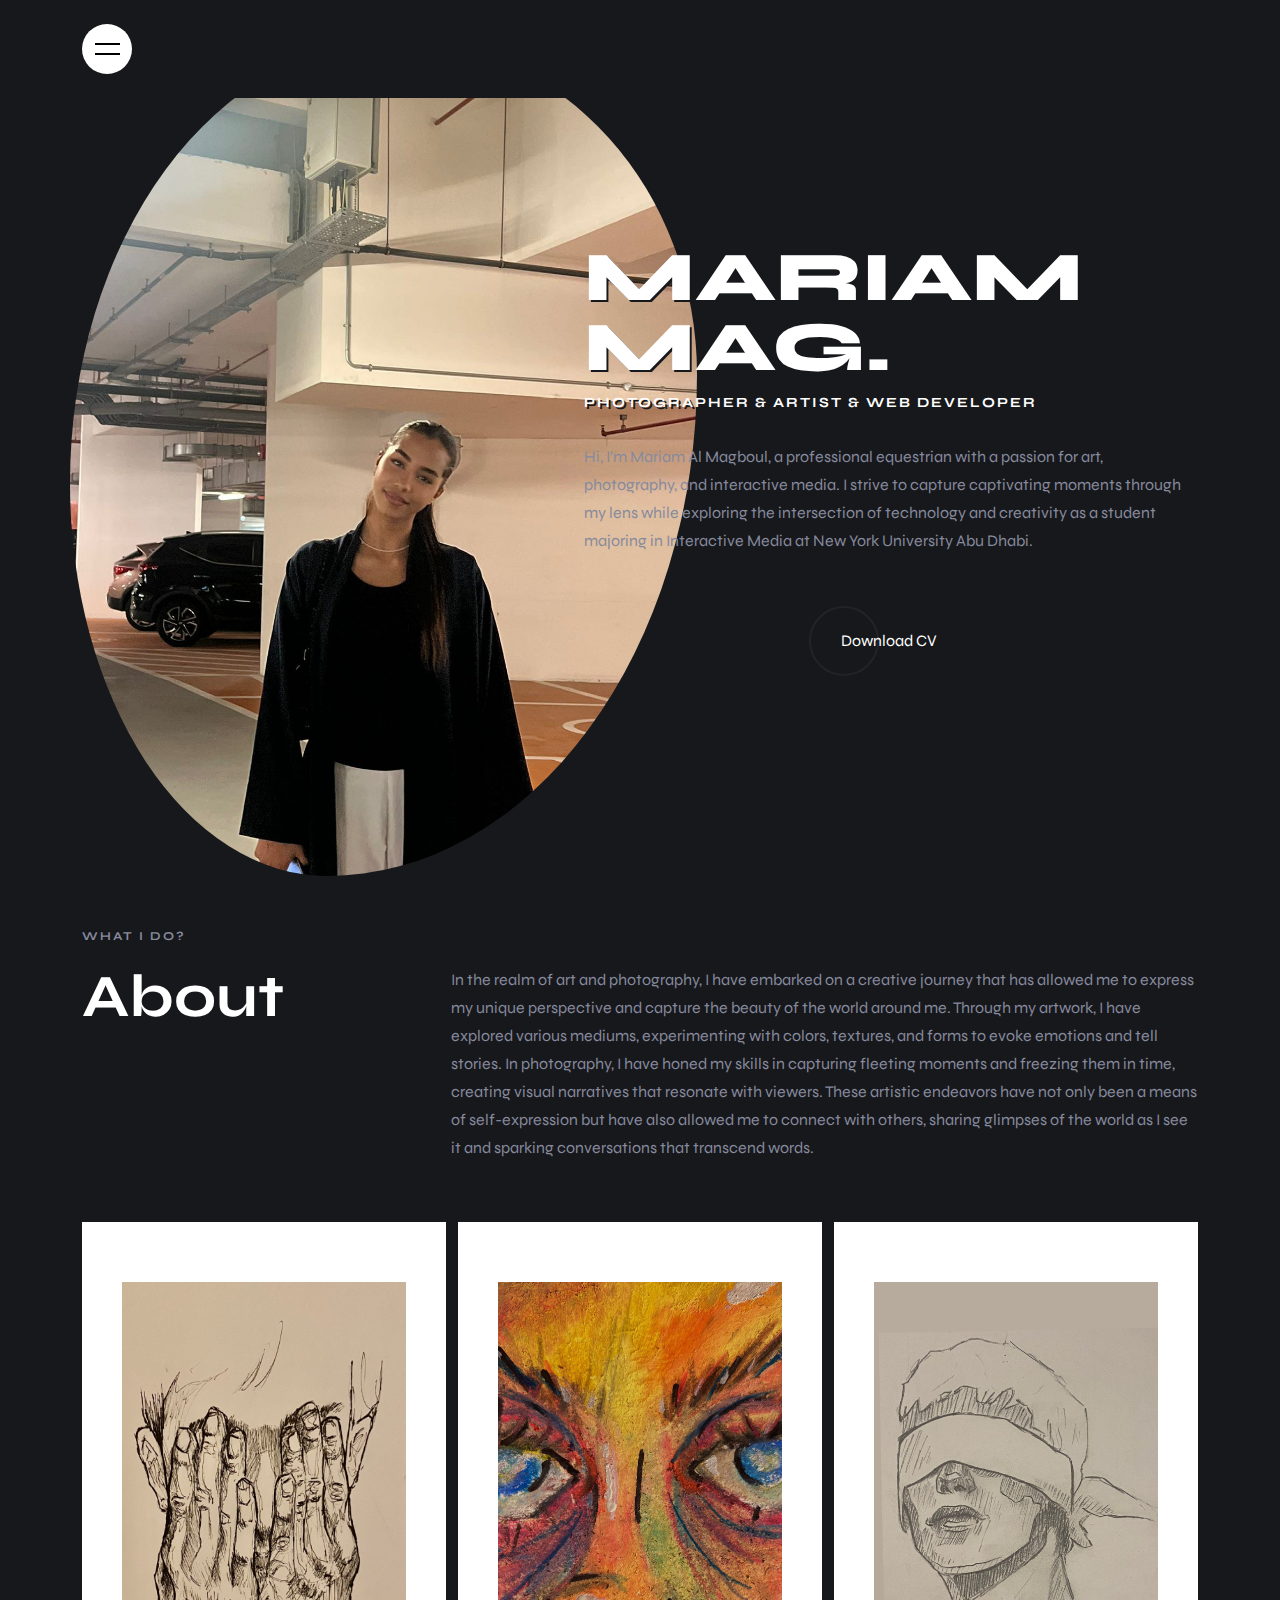
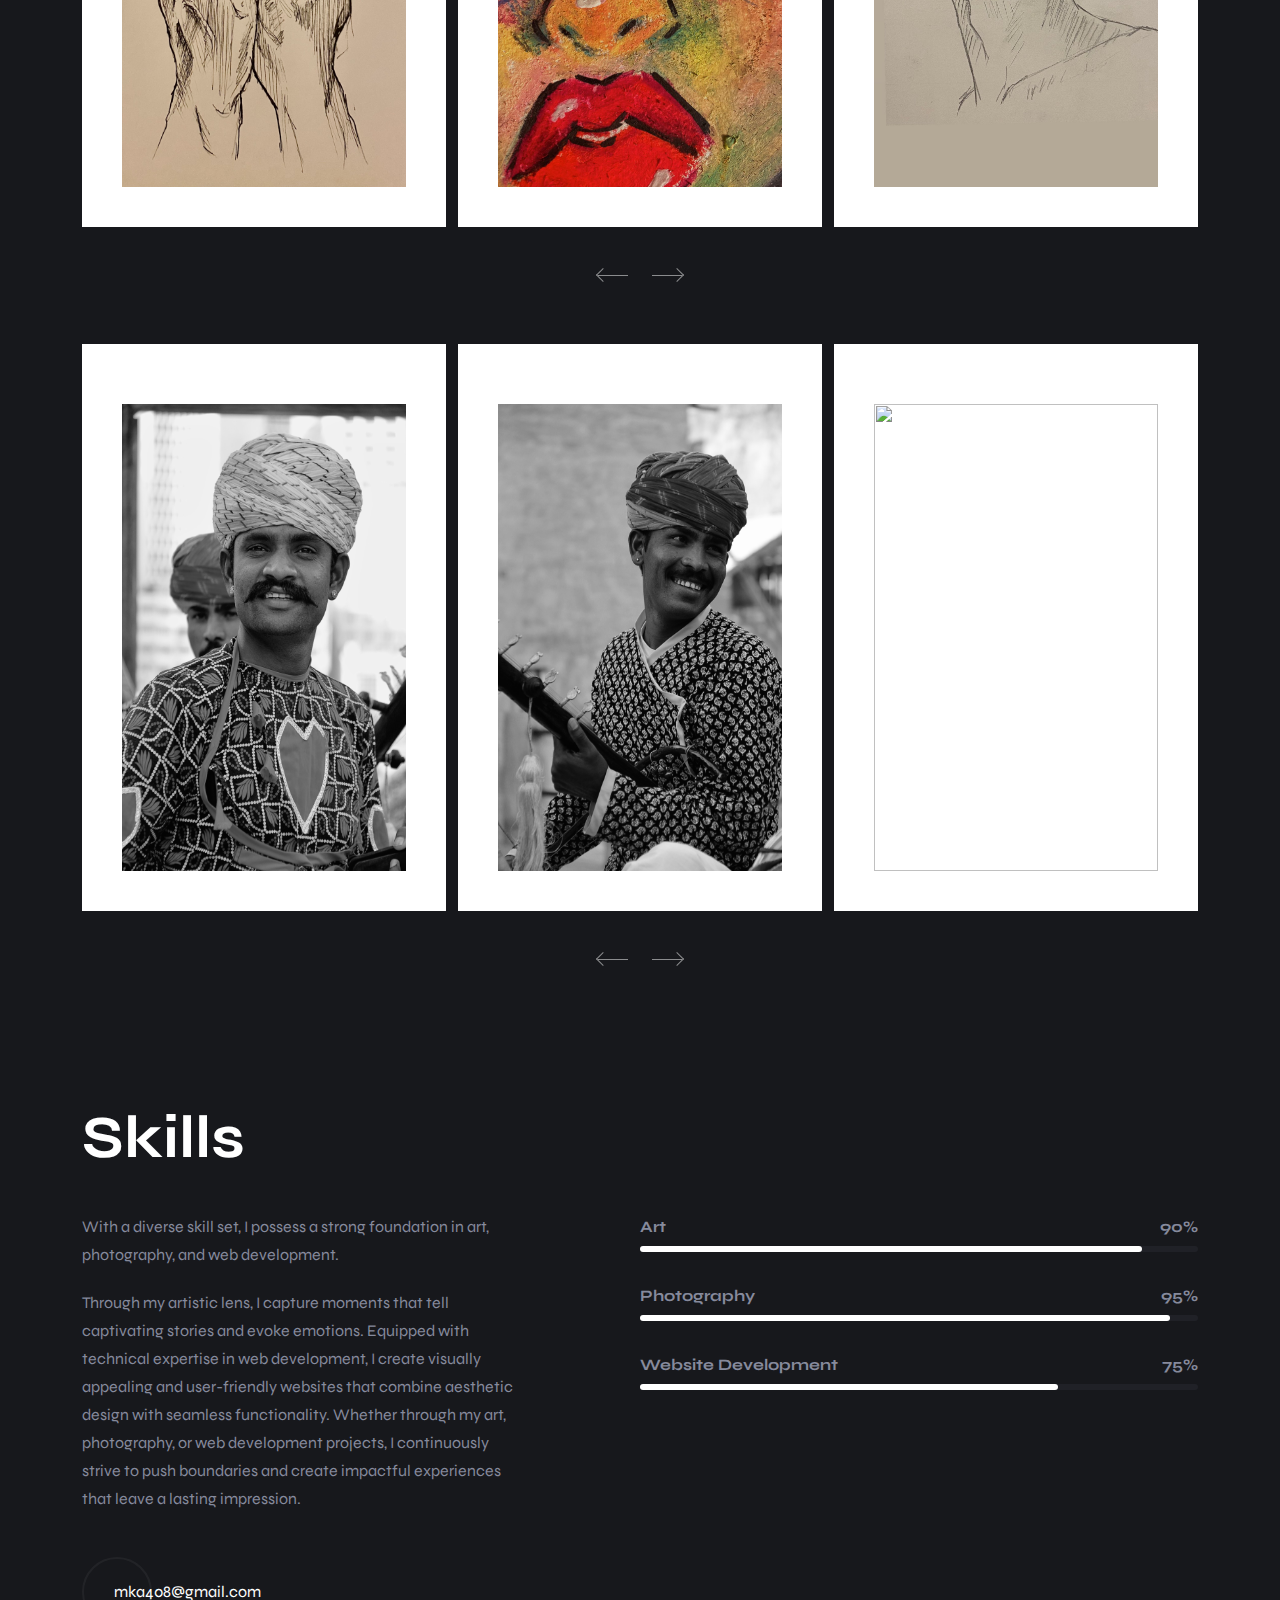
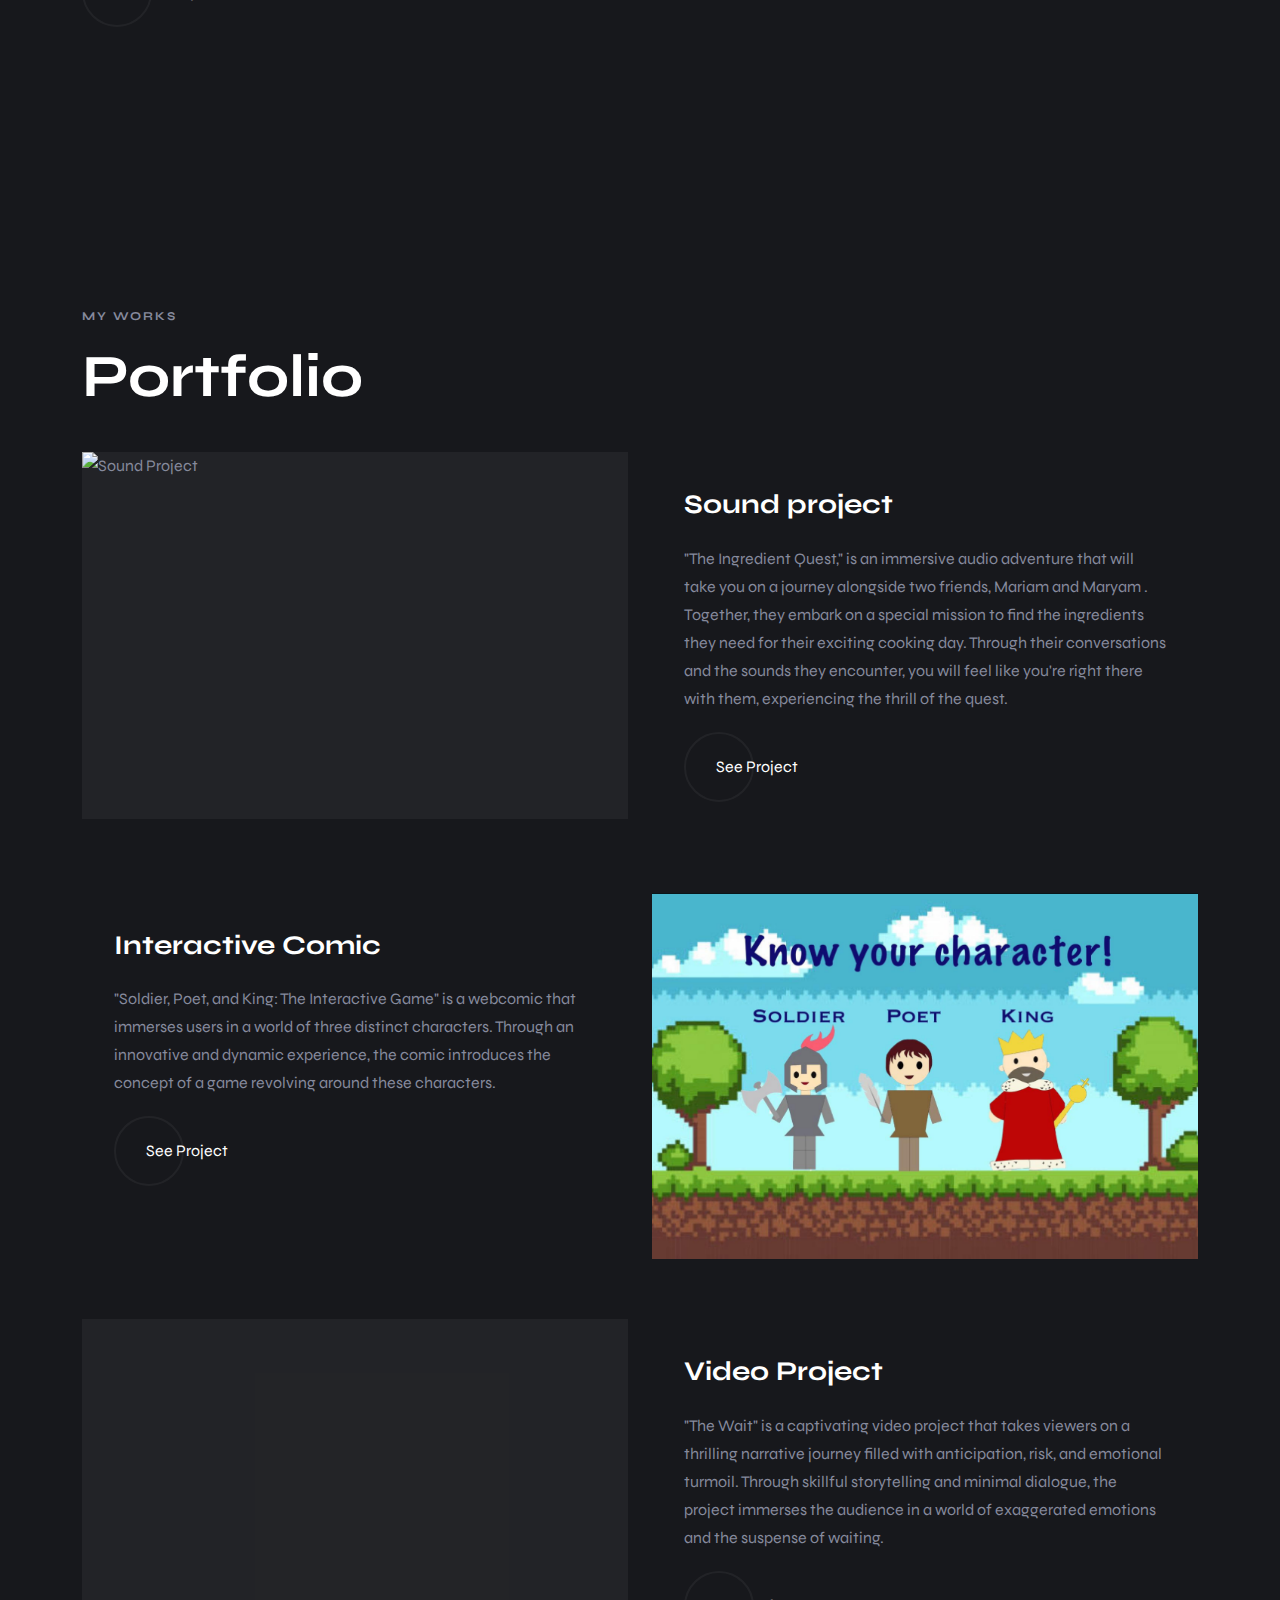
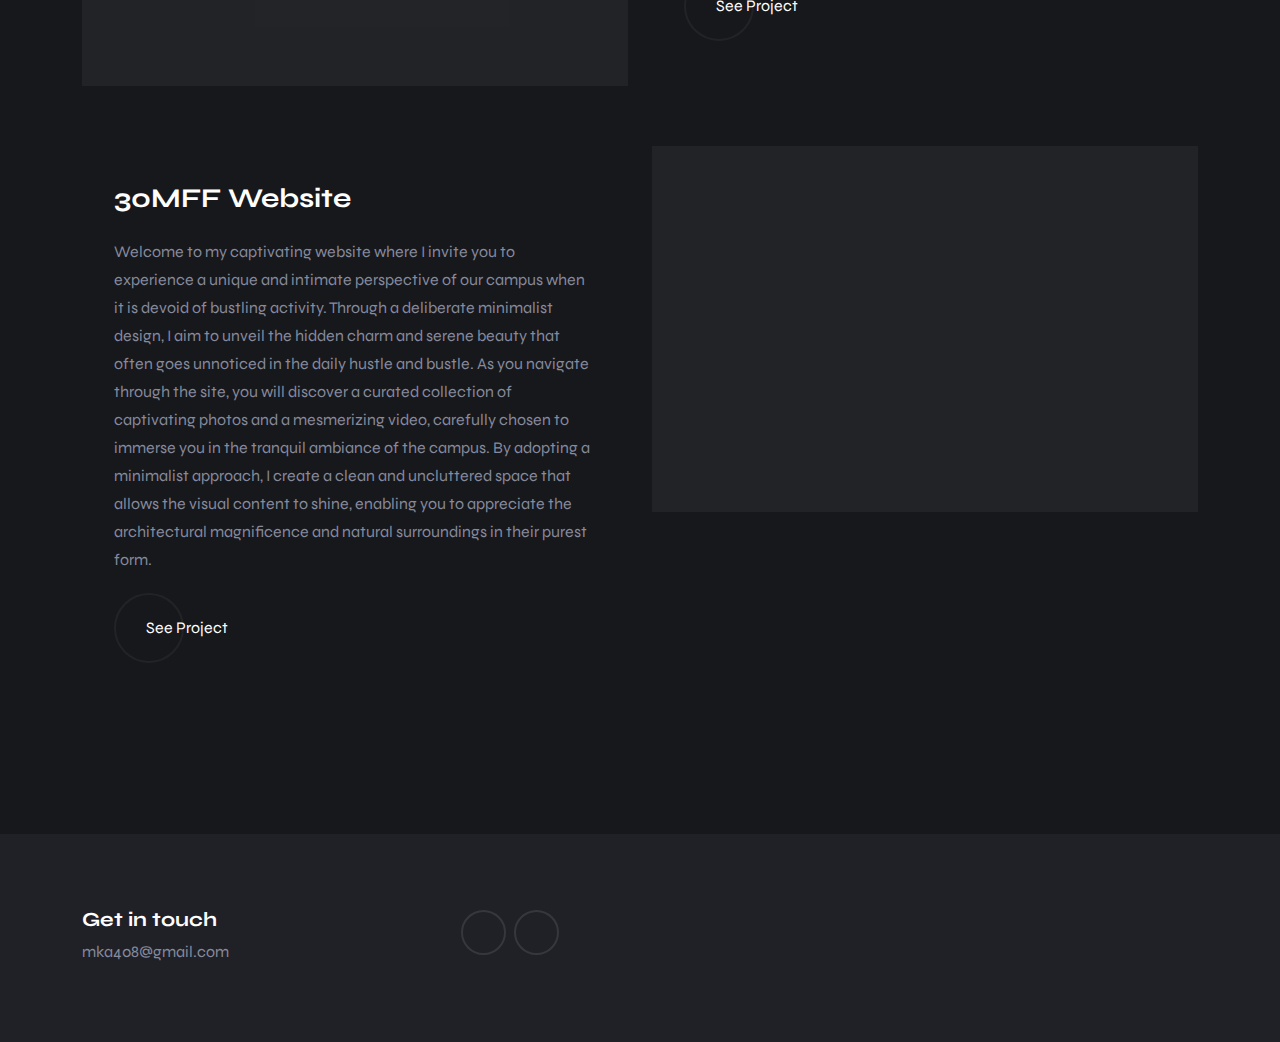
==== commit b53869c5: "update" ====
--- a/index.html
+++ b/index.html
@@ -122,7 +122,7 @@
             <p class="section-text">
               Hi, I'm Mariam Al Magboul, a professional equestrian with a passion for art, photography, and interactive media. I strive to capture captivating moments through my lens while exploring the intersection of technology and creativity as a student majoring in Interactive Media at New York University Abu Dhabi.            </p>
 
-            <a href="images/Resume(Mariam).docx" class="btn has-before">
+            <a href="images/Resume(Mariam)pdf.pdf" class="btn has-before">
               <span class="span">Download CV</span>
 
               <ion-icon name="download-outline" aria-hidden="true"></ion-icon>
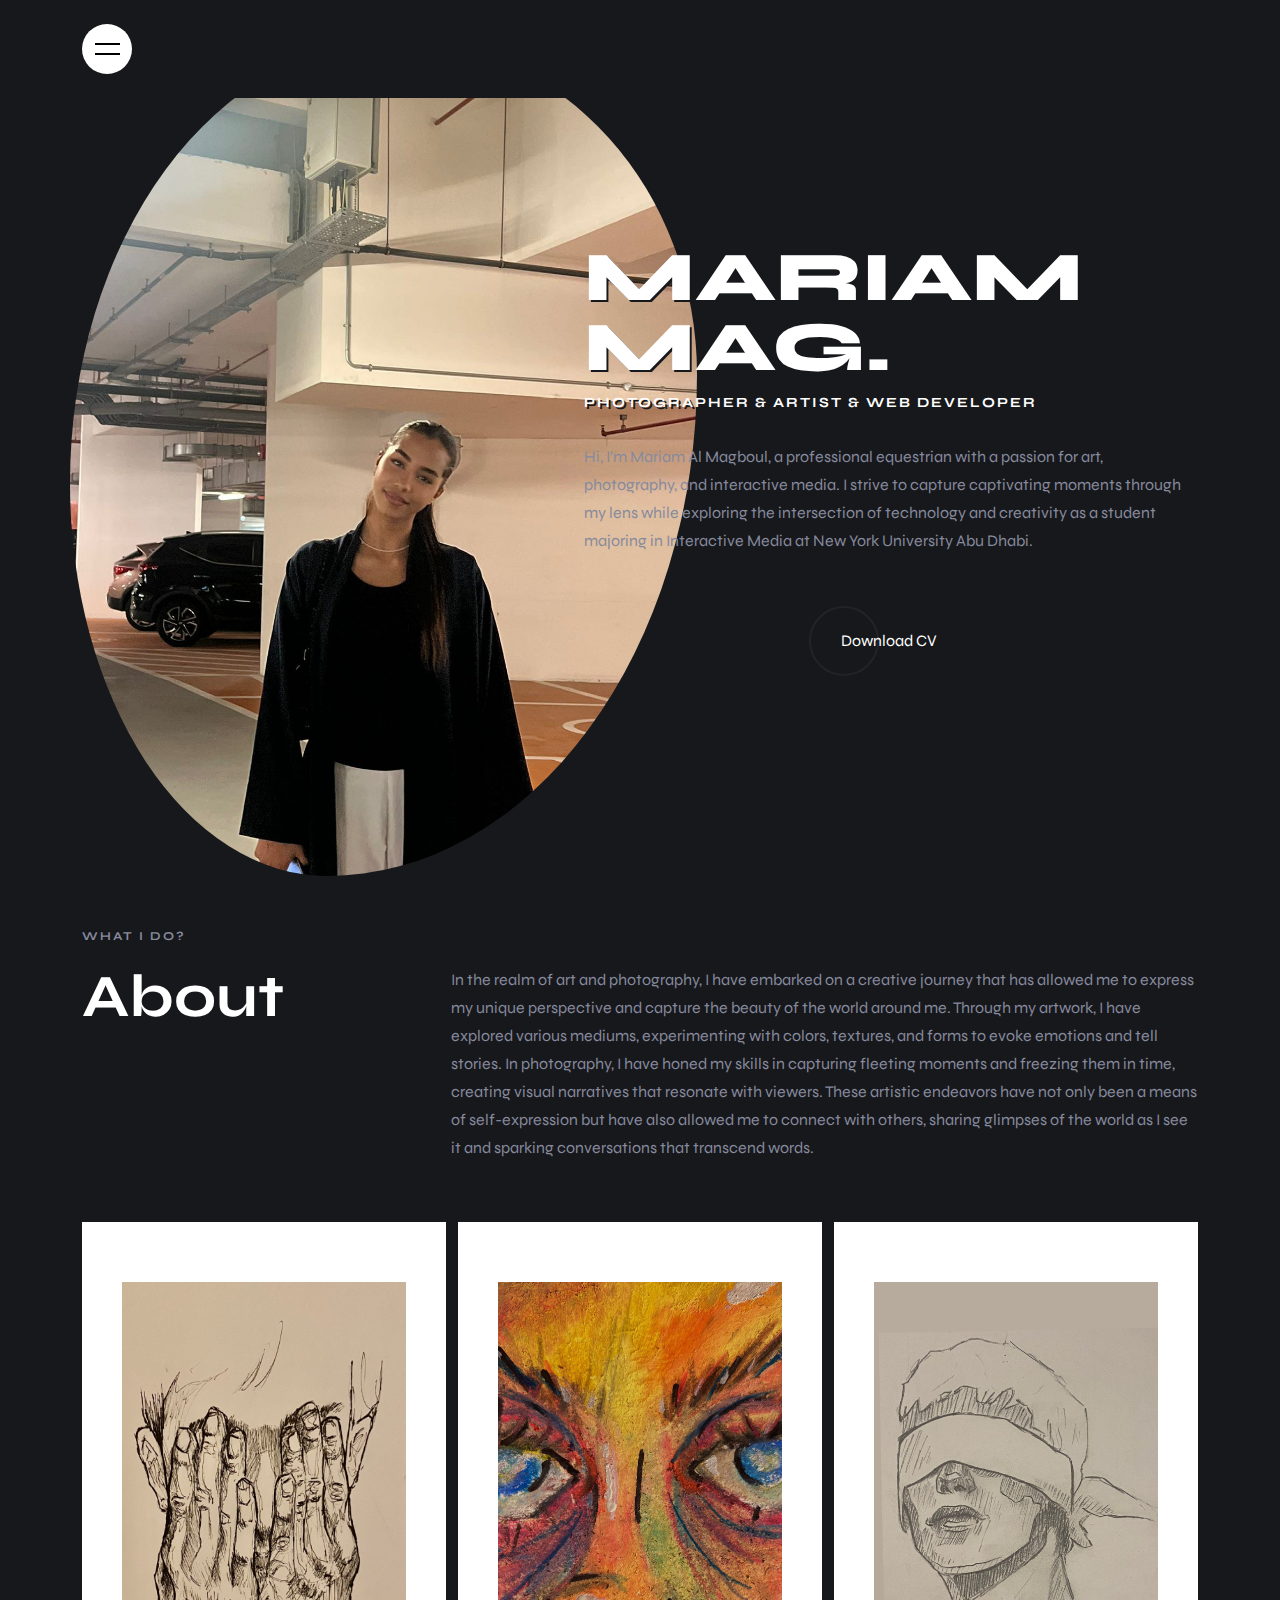
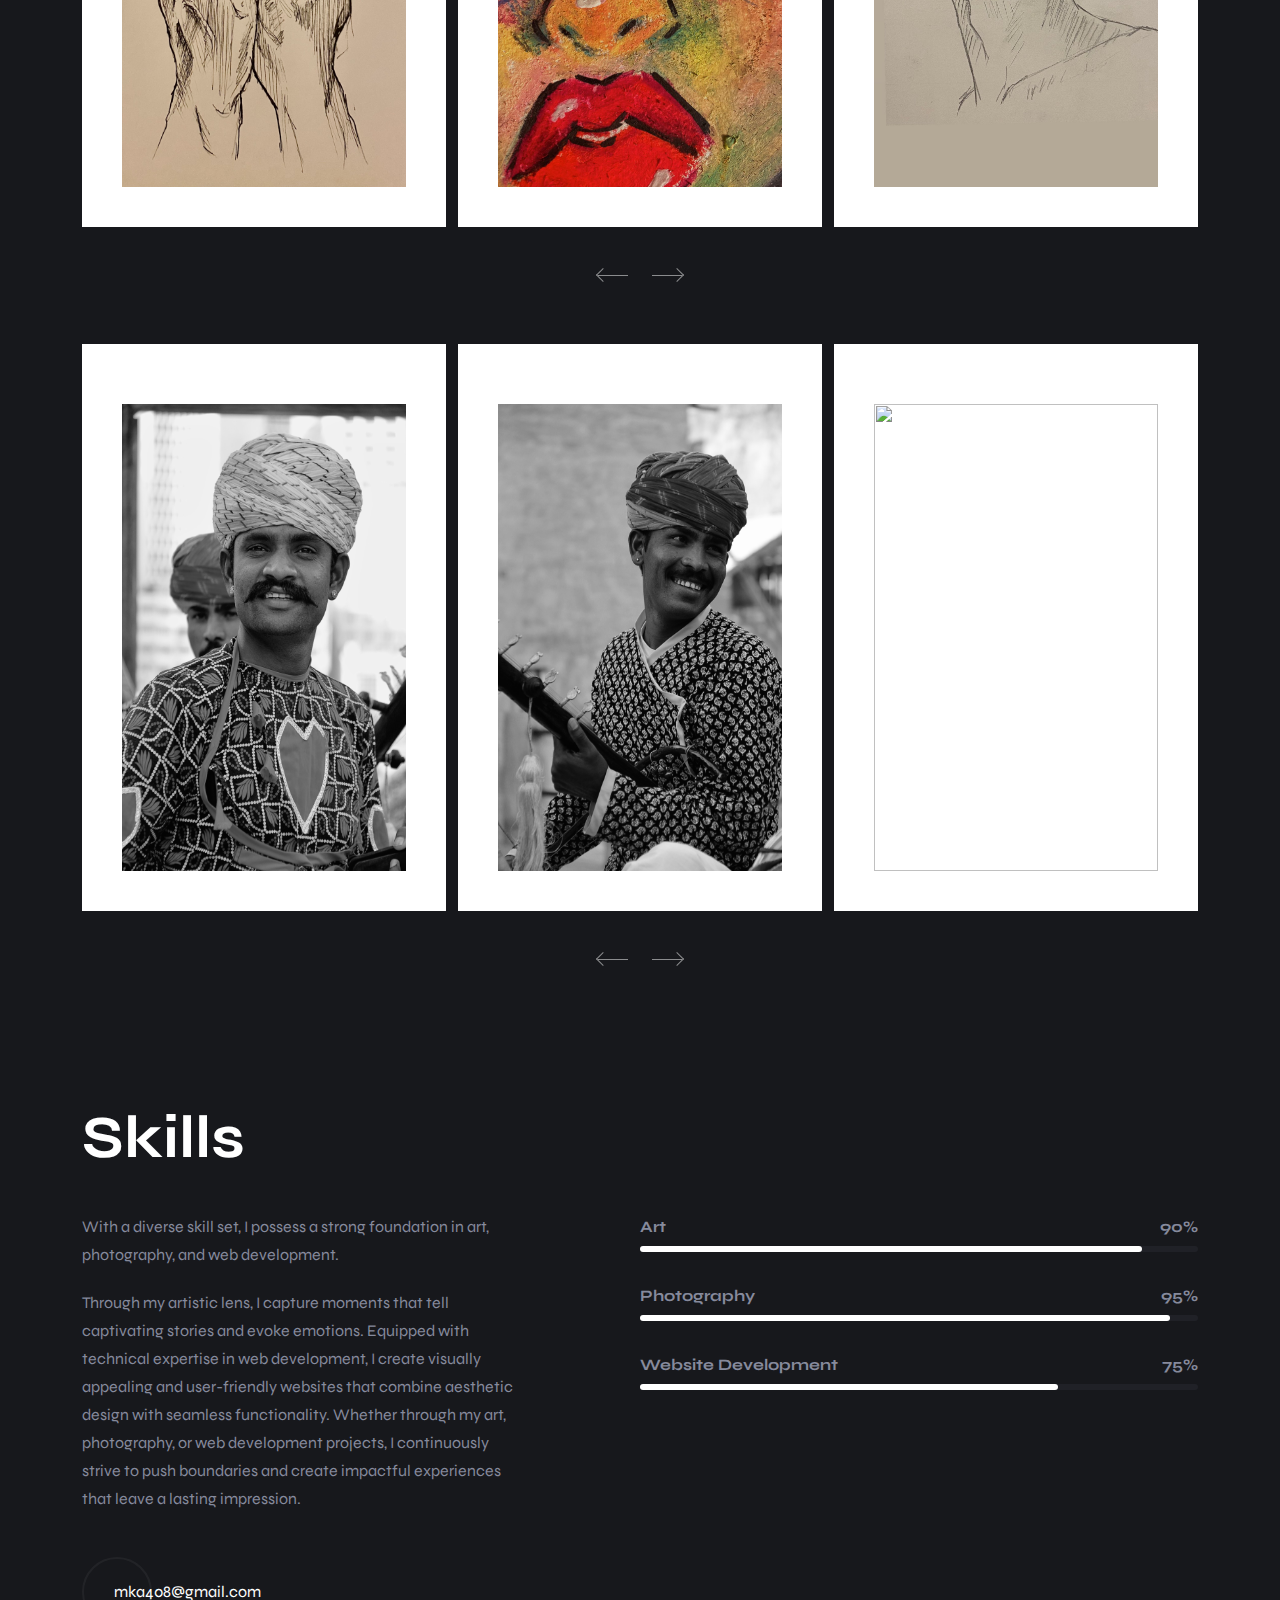
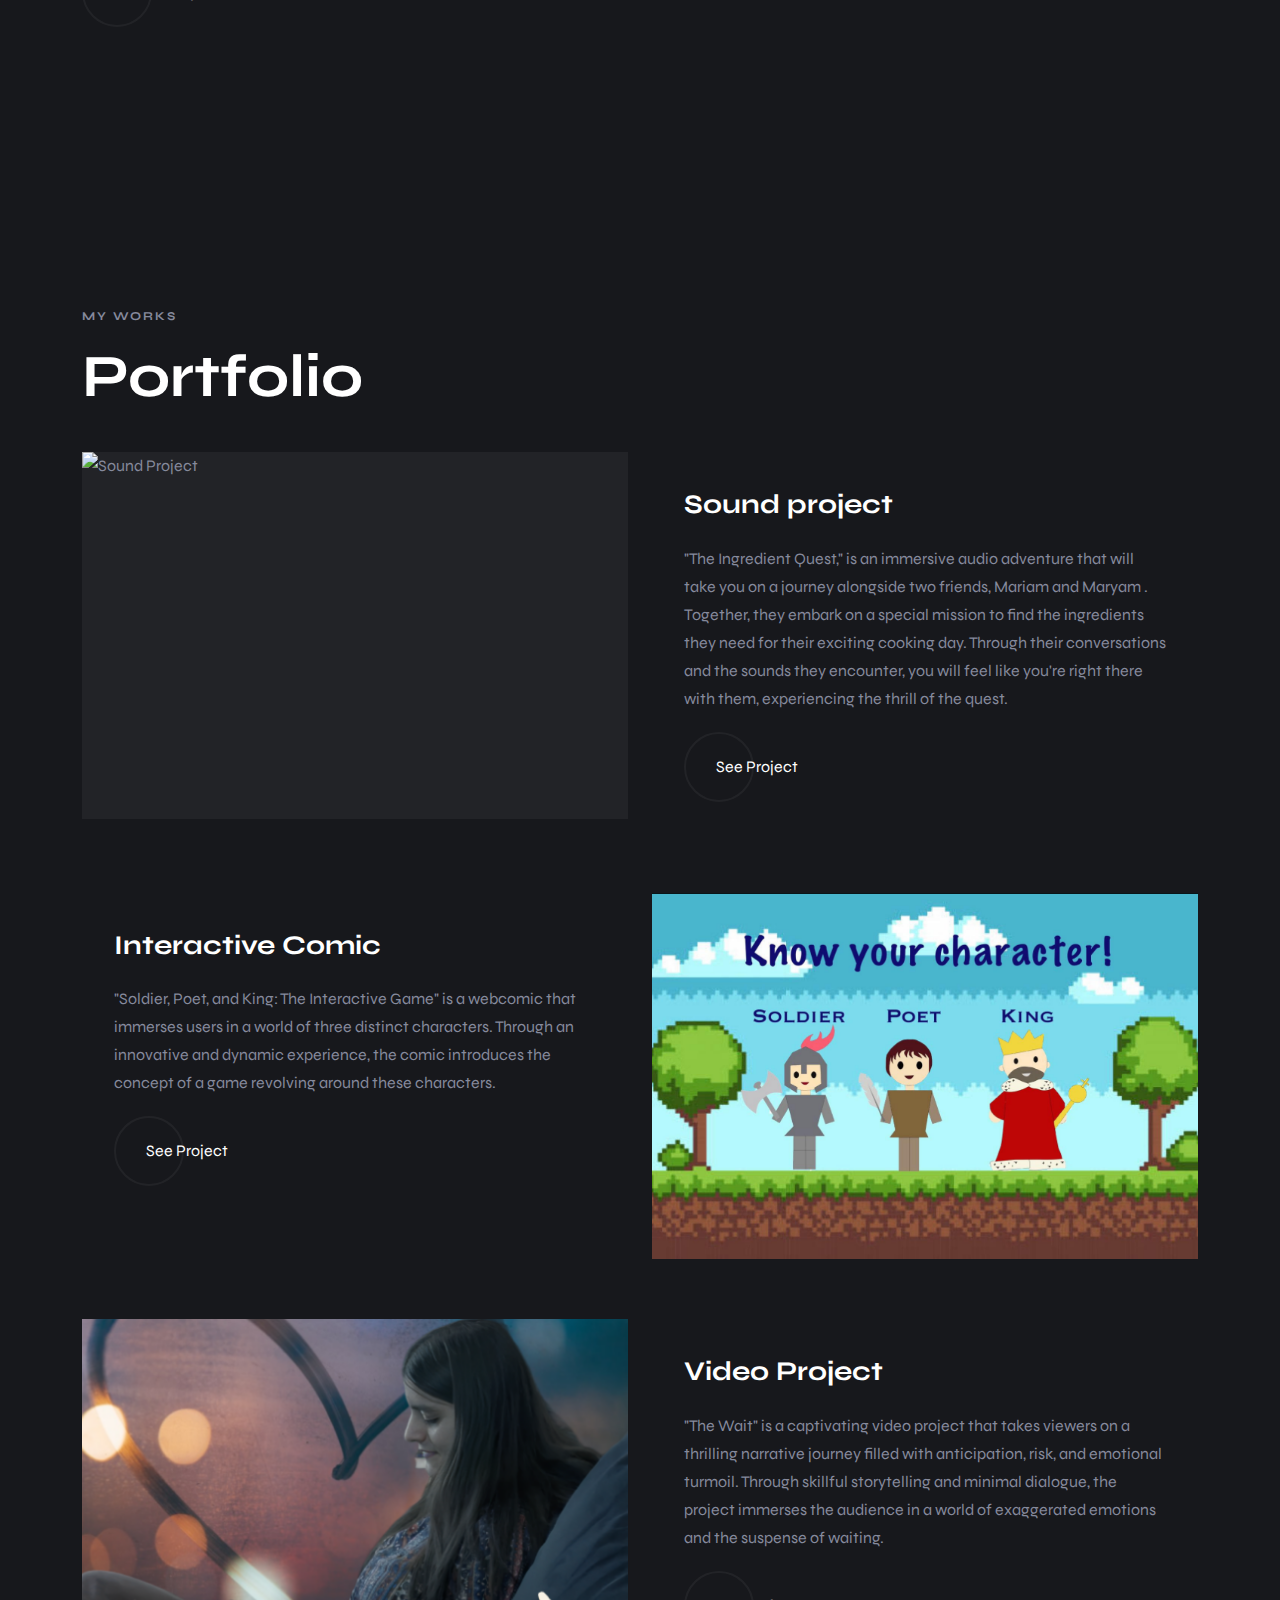
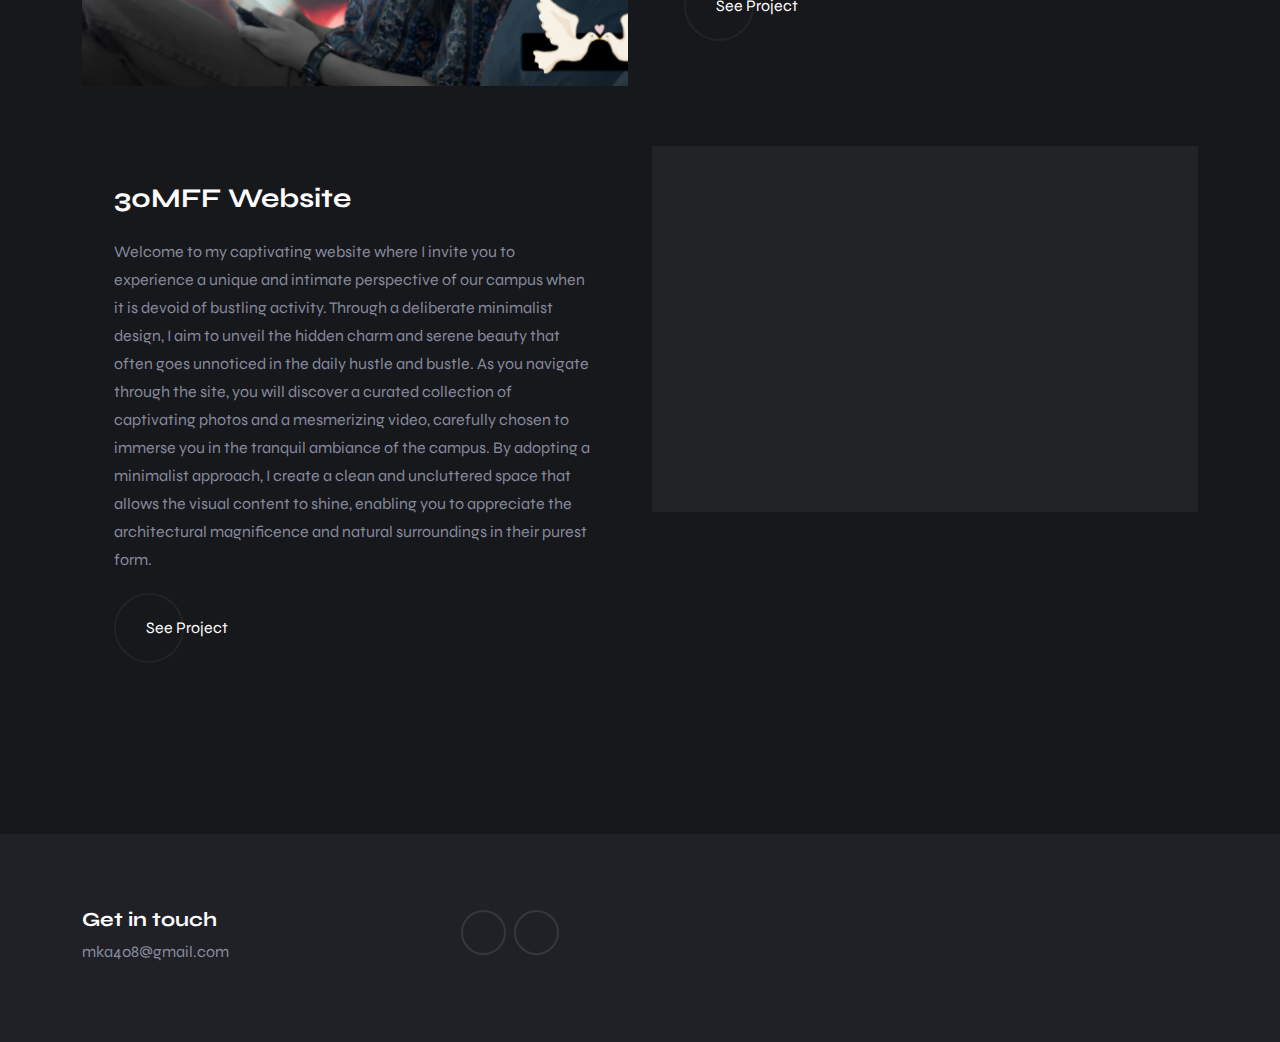
==== commit 5d4344b8: "update 2" ====
--- a/index.html
+++ b/index.html
@@ -589,7 +589,7 @@
 
                     </p>
 
-                    <a href="images/Screen Shot 3.png" target="_blank" class="btn has-before">
+                    <a href="https://manoj-dhakal.github.io/project-sound-github-io/" target="_blank" class="btn has-before">
                       <span class="span">See Project</span>
 
                       <ion-icon name="arrow-forward"></ion-icon>
